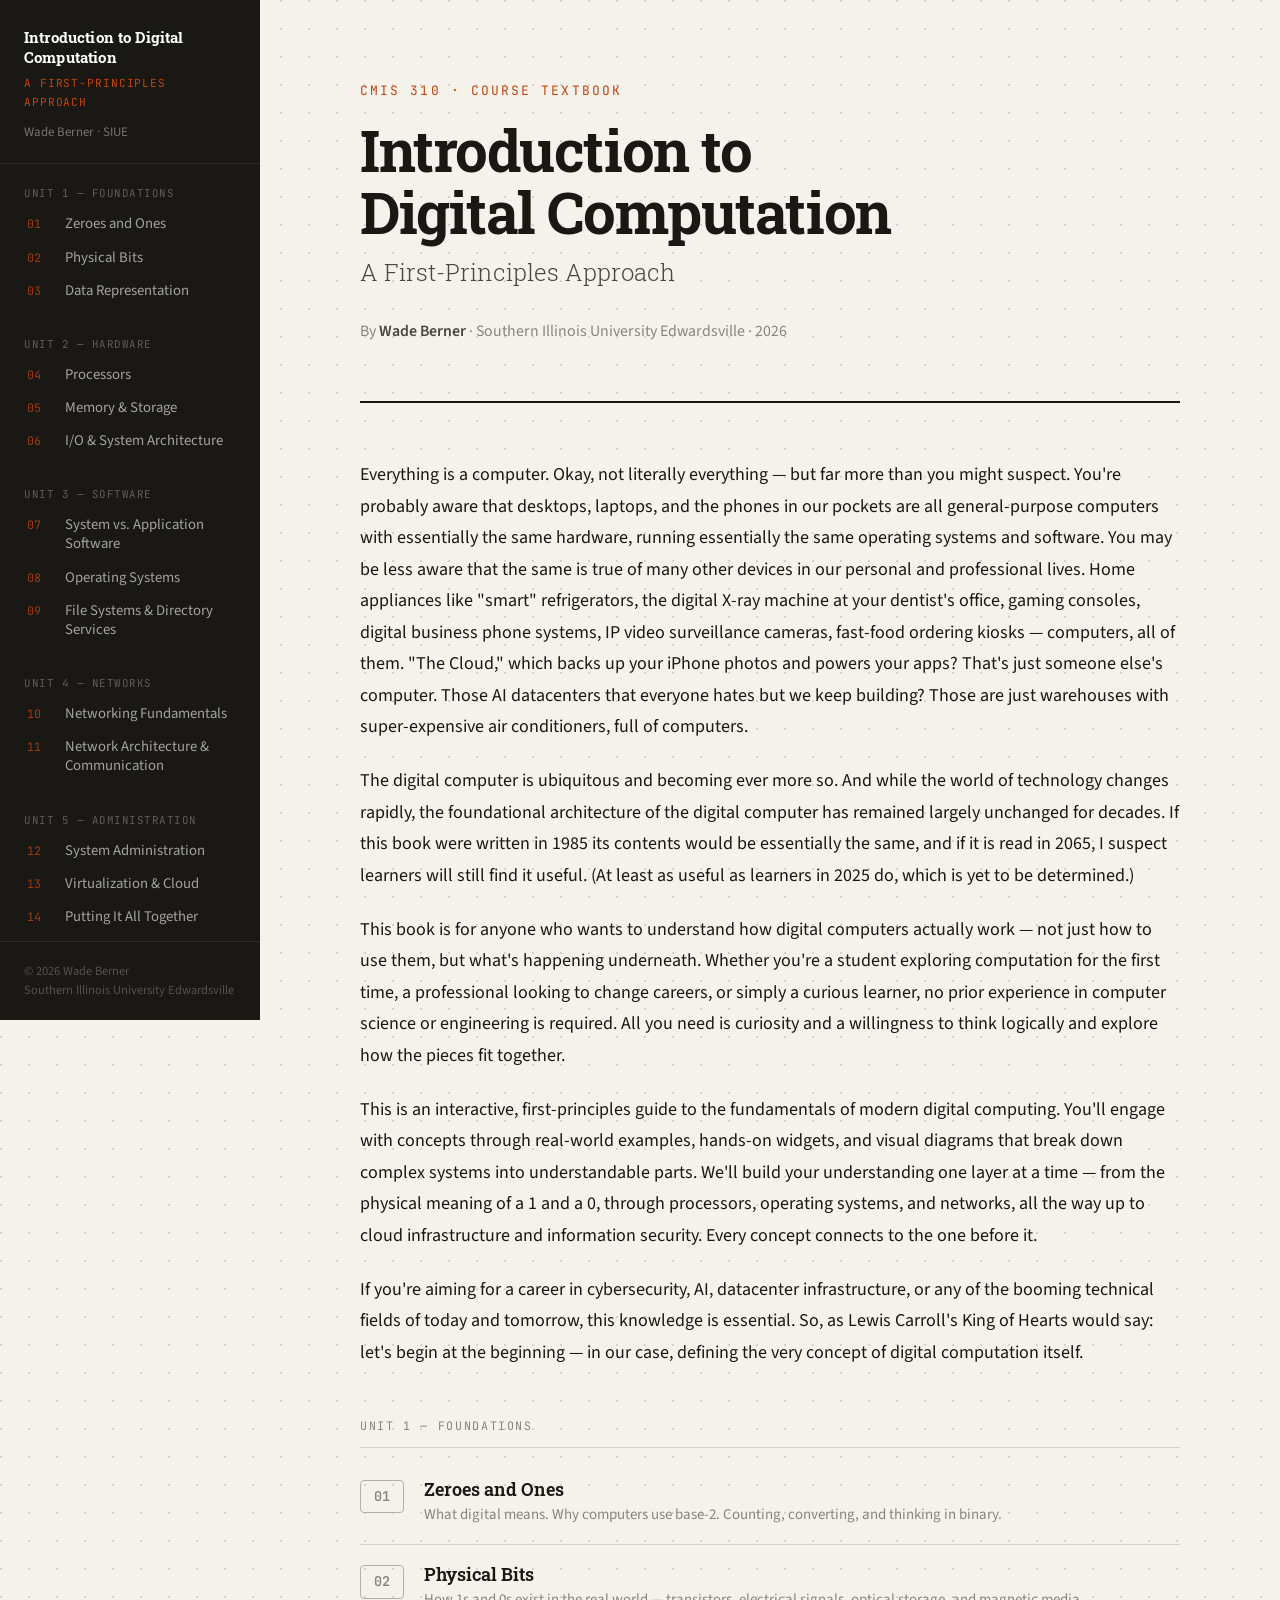
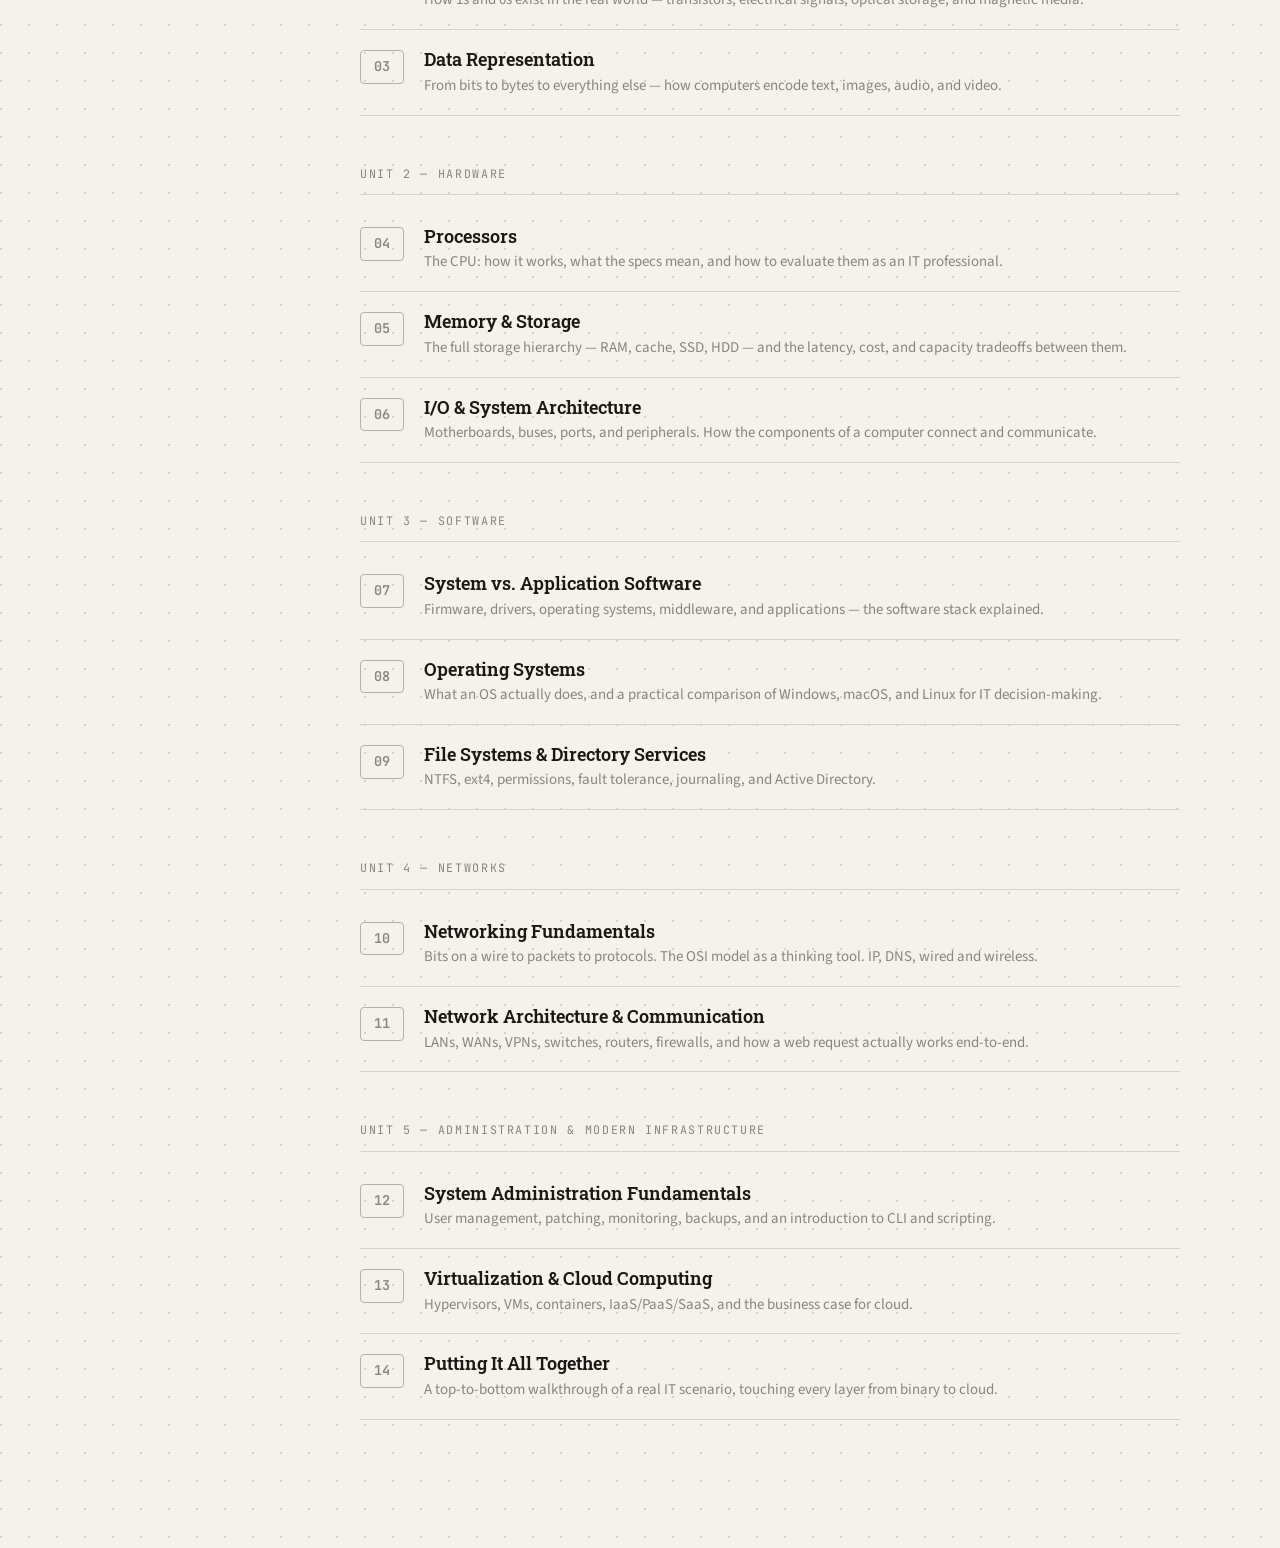
==== index.html @ b7205310 "Add SVG favicon: "01" in burnt orange on dark background Co-Authored-By: Claude Sonnet 4.6 <noreply@" ====
<!DOCTYPE html>
<html lang="en">
<head>
  <meta charset="UTF-8">
  <meta name="viewport" content="width=device-width, initial-scale=1.0">
  <title>Introduction to Digital Computation</title>
  <link rel="icon" href="favicon.svg" type="image/svg+xml">
  <link rel="stylesheet" href="css/main.css">
</head>
<body>

<div class="site-wrapper">

  <!-- ── Sidebar ── -->
  <nav class="sidebar" aria-label="Book navigation">
    <div class="sidebar-logo">
      <a href="index.html" class="book-title">Introduction to Digital Computation</a>
      <div class="book-subtitle">A First-Principles Approach</div>
      <div class="book-author">Wade Berner · SIUE</div>
    </div>

    <div class="nav-unit">
      <div class="nav-unit-label">Unit 1 — Foundations</div>
      <a href="chapters/ch01.html" class="nav-chapter">
        <span class="ch-num">01</span> Zeroes and Ones
      </a>
      <a href="chapters/ch02.html" class="nav-chapter">
        <span class="ch-num">02</span> Physical Bits
      </a>
      <a href="chapters/ch03.html" class="nav-chapter">
        <span class="ch-num">03</span> Data Representation
      </a>
    </div>

    <div class="nav-unit">
      <div class="nav-unit-label">Unit 2 — Hardware</div>
      <a href="chapters/ch04.html" class="nav-chapter">
        <span class="ch-num">04</span> Processors
      </a>
      <a href="chapters/ch05.html" class="nav-chapter">
        <span class="ch-num">05</span> Memory &amp; Storage
      </a>
      <a href="chapters/ch06.html" class="nav-chapter">
        <span class="ch-num">06</span> I/O &amp; System Architecture
      </a>
    </div>

    <div class="nav-unit">
      <div class="nav-unit-label">Unit 3 — Software</div>
      <a href="chapters/ch07.html" class="nav-chapter">
        <span class="ch-num">07</span> System vs. Application Software
      </a>
      <a href="chapters/ch08.html" class="nav-chapter">
        <span class="ch-num">08</span> Operating Systems
      </a>
      <a href="chapters/ch09.html" class="nav-chapter">
        <span class="ch-num">09</span> File Systems &amp; Directory Services
      </a>
    </div>

    <div class="nav-unit">
      <div class="nav-unit-label">Unit 4 — Networks</div>
      <a href="chapters/ch10.html" class="nav-chapter">
        <span class="ch-num">10</span> Networking Fundamentals
      </a>
      <a href="chapters/ch11.html" class="nav-chapter">
        <span class="ch-num">11</span> Network Architecture &amp; Communication
      </a>
    </div>

    <div class="nav-unit">
      <div class="nav-unit-label">Unit 5 — Administration</div>
      <a href="chapters/ch12.html" class="nav-chapter">
        <span class="ch-num">12</span> System Administration
      </a>
      <a href="chapters/ch13.html" class="nav-chapter">
        <span class="ch-num">13</span> Virtualization &amp; Cloud
      </a>
      <a href="chapters/ch14.html" class="nav-chapter">
        <span class="ch-num">14</span> Putting It All Together
      </a>
    </div>

    <div class="sidebar-footer">
      &copy; 2026 Wade Berner<br>
      Southern Illinois University Edwardsville
    </div>
  </nav>

  <!-- ── Main ── -->
  <main class="main-content">

    <div class="index-hero">
      <div class="hero-eyebrow">CMIS 310 · Course Textbook</div>
      <h1>Introduction to<br>Digital Computation</h1>
      <div class="subtitle">A First-Principles Approach</div>
      <div class="author-line">By <strong>Wade Berner</strong> · Southern Illinois University Edwardsville · 2026</div>
    </div>

    <div class="prose" style="margin-bottom: 48px;">
      <p>Everything is a computer. Okay, not literally everything — but far more than you might suspect. You're probably aware that desktops, laptops, and the phones in our pockets are all general-purpose computers with essentially the same hardware, running essentially the same operating systems and software. You may be less aware that the same is true of many other devices in our personal and professional lives. Home appliances like "smart" refrigerators, the digital X-ray machine at your dentist's office, gaming consoles, digital business phone systems, IP video surveillance cameras, fast-food ordering kiosks — computers, all of them. "The Cloud," which backs up your iPhone photos and powers your apps? That's just someone else's computer. Those AI datacenters that everyone hates but we keep building? Those are just warehouses with super-expensive air conditioners, full of computers.</p>

      <p>The digital computer is ubiquitous and becoming ever more so. And while the world of technology changes rapidly, the foundational architecture of the digital computer has remained largely unchanged for decades. If this book were written in 1985 its contents would be essentially the same, and if it is read in 2065, I suspect learners will still find it useful. (At least as useful as learners in 2025 do, which is yet to be determined.)</p>

      <p>This book is for anyone who wants to understand how digital computers actually work — not just how to use them, but what's happening underneath. Whether you're a student exploring computation for the first time, a professional looking to change careers, or simply a curious learner, no prior experience in computer science or engineering is required. All you need is curiosity and a willingness to think logically and explore how the pieces fit together.</p>

      <p>This is an interactive, first-principles guide to the fundamentals of modern digital computing. You'll engage with concepts through real-world examples, hands-on widgets, and visual diagrams that break down complex systems into understandable parts. We'll build your understanding one layer at a time — from the physical meaning of a 1 and a 0, through processors, operating systems, and networks, all the way up to cloud infrastructure and information security. Every concept connects to the one before it.</p>

      <p>If you're aiming for a career in cybersecurity, AI, datacenter infrastructure, or any of the booming technical fields of today and tomorrow, this knowledge is essential. So, as Lewis Carroll's King of Hearts would say: let's begin at the beginning — in our case, defining the very concept of digital computation itself.</p>
    </div>

    <!-- Unit 1 -->
    <div class="unit-section">
      <div class="unit-label">Unit 1 — Foundations</div>

      <a href="chapters/ch01.html" class="chapter-card">
        <div class="card-num">01</div>
        <div class="card-body">
          <div class="card-title">Zeroes and Ones</div>
          <div class="card-desc">What digital means. Why computers use base-2. Counting, converting, and thinking in binary.</div>
        </div>
      </a>

      <a href="chapters/ch02.html" class="chapter-card">
        <div class="card-num">02</div>
        <div class="card-body">
          <div class="card-title">Physical Bits</div>
          <div class="card-desc">How 1s and 0s exist in the real world — transistors, electrical signals, optical storage, and magnetic media.</div>
        </div>
      </a>

      <a href="chapters/ch03.html" class="chapter-card">
        <div class="card-num">03</div>
        <div class="card-body">
          <div class="card-title">Data Representation</div>
          <div class="card-desc">From bits to bytes to everything else — how computers encode text, images, audio, and video.</div>
        </div>
      </a>
    </div>

    <!-- Unit 2 -->
    <div class="unit-section">
      <div class="unit-label">Unit 2 — Hardware</div>

      <a href="chapters/ch04.html" class="chapter-card">
        <div class="card-num">04</div>
        <div class="card-body">
          <div class="card-title">Processors</div>
          <div class="card-desc">The CPU: how it works, what the specs mean, and how to evaluate them as an IT professional.</div>
        </div>
      </a>

      <a href="chapters/ch05.html" class="chapter-card">
        <div class="card-num">05</div>
        <div class="card-body">
          <div class="card-title">Memory &amp; Storage</div>
          <div class="card-desc">The full storage hierarchy — RAM, cache, SSD, HDD — and the latency, cost, and capacity tradeoffs between them.</div>
        </div>
      </a>

      <a href="chapters/ch06.html" class="chapter-card">
        <div class="card-num">06</div>
        <div class="card-body">
          <div class="card-title">I/O &amp; System Architecture</div>
          <div class="card-desc">Motherboards, buses, ports, and peripherals. How the components of a computer connect and communicate.</div>
        </div>
      </a>
    </div>

    <!-- Unit 3 -->
    <div class="unit-section">
      <div class="unit-label">Unit 3 — Software</div>

      <a href="chapters/ch07.html" class="chapter-card">
        <div class="card-num">07</div>
        <div class="card-body">
          <div class="card-title">System vs. Application Software</div>
          <div class="card-desc">Firmware, drivers, operating systems, middleware, and applications — the software stack explained.</div>
        </div>
      </a>

      <a href="chapters/ch08.html" class="chapter-card">
        <div class="card-num">08</div>
        <div class="card-body">
          <div class="card-title">Operating Systems</div>
          <div class="card-desc">What an OS actually does, and a practical comparison of Windows, macOS, and Linux for IT decision-making.</div>
        </div>
      </a>

      <a href="chapters/ch09.html" class="chapter-card">
        <div class="card-num">09</div>
        <div class="card-body">
          <div class="card-title">File Systems &amp; Directory Services</div>
          <div class="card-desc">NTFS, ext4, permissions, fault tolerance, journaling, and Active Directory.</div>
        </div>
      </a>
    </div>

    <!-- Unit 4 -->
    <div class="unit-section">
      <div class="unit-label">Unit 4 — Networks</div>

      <a href="chapters/ch10.html" class="chapter-card">
        <div class="card-num">10</div>
        <div class="card-body">
          <div class="card-title">Networking Fundamentals</div>
          <div class="card-desc">Bits on a wire to packets to protocols. The OSI model as a thinking tool. IP, DNS, wired and wireless.</div>
        </div>
      </a>

      <a href="chapters/ch11.html" class="chapter-card">
        <div class="card-num">11</div>
        <div class="card-body">
          <div class="card-title">Network Architecture &amp; Communication</div>
          <div class="card-desc">LANs, WANs, VPNs, switches, routers, firewalls, and how a web request actually works end-to-end.</div>
        </div>
      </a>
    </div>

    <!-- Unit 5 -->
    <div class="unit-section">
      <div class="unit-label">Unit 5 — Administration &amp; Modern Infrastructure</div>

      <a href="chapters/ch12.html" class="chapter-card">
        <div class="card-num">12</div>
        <div class="card-body">
          <div class="card-title">System Administration Fundamentals</div>
          <div class="card-desc">User management, patching, monitoring, backups, and an introduction to CLI and scripting.</div>
        </div>
      </a>

      <a href="chapters/ch13.html" class="chapter-card">
        <div class="card-num">13</div>
        <div class="card-body">
          <div class="card-title">Virtualization &amp; Cloud Computing</div>
          <div class="card-desc">Hypervisors, VMs, containers, IaaS/PaaS/SaaS, and the business case for cloud.</div>
        </div>
      </a>

      <a href="chapters/ch14.html" class="chapter-card">
        <div class="card-num">14</div>
        <div class="card-body">
          <div class="card-title">Putting It All Together</div>
          <div class="card-desc">A top-to-bottom walkthrough of a real IT scenario, touching every layer from binary to cloud.</div>
        </div>
      </a>
    </div>

  </main>
</div>

<script src="js/main.js"></script>
</body>
</html>
---- css/main.css ----
/* ============================================================
   INTRODUCTION TO DIGITAL COMPUTATION
   Main Stylesheet
   ============================================================ */

@import url('https://fonts.googleapis.com/css2?family=Roboto+Slab:wght@300;400;600;700&family=Source+Sans+3:ital,wght@0,300;0,400;0,600;1,400&family=JetBrains+Mono:wght@400;600&display=swap');

/* ── CSS Variables ──────────────────────────────────────────── */
:root {
  --bg:           #F5F2EB;
  --bg-alt:       #EDE9DF;
  --bg-card:      #FDFAF4;
  --ink:          #1A1814;
  --ink-mid:      #4A4640;
  --ink-light:    #8A857C;
  --accent:       #C1440E;        /* burnt orange — warm, technical */
  --accent-light: #F0E6DF;
  --accent-dark:  #8C3009;
  --green:        #2E6B4F;
  --green-light:  #E0EDE7;
  --blue:         #1D4E7A;
  --blue-light:   #DDE8F2;
  --border:       #D8D2C6;
  --border-dark:  #B8B0A4;

  --font-head:    'Roboto Slab', Georgia, serif;
  --font-body:    'Source Sans 3', 'Gill Sans', sans-serif;
  --font-mono:    'JetBrains Mono', 'Courier New', monospace;

  --col-width:    820px;
  --sidebar-w:    260px;
  --radius:       6px;
  --radius-lg:    12px;
}

/* ── Reset & Base ───────────────────────────────────────────── */
*, *::before, *::after { box-sizing: border-box; margin: 0; padding: 0; }

html { font-size: 18px; scroll-behavior: smooth; }

body {
  background-color: var(--bg);
  background-image:
    radial-gradient(circle at 1px 1px, var(--border) 1px, transparent 0);
  background-size: 28px 28px;
  color: var(--ink);
  font-family: var(--font-body);
  font-weight: 400;
  line-height: 1.75;
  min-height: 100vh;
}

/* ── Layout ─────────────────────────────────────────────────── */
.site-wrapper {
  display: flex;
  min-height: 100vh;
}

/* ── Sidebar ────────────────────────────────────────────────── */
.sidebar {
  width: var(--sidebar-w);
  min-height: 100vh;
  background: var(--ink);
  color: #E8E3DA;
  position: fixed;
  top: 0; left: 0;
  overflow-y: auto;
  z-index: 100;
  display: flex;
  flex-direction: column;
}

.sidebar-logo {
  padding: 28px 24px 20px;
  border-bottom: 1px solid rgba(255,255,255,0.08);
}

.sidebar-logo .book-title {
  font-family: var(--font-head);
  font-size: 0.85rem;
  font-weight: 700;
  color: #fff;
  line-height: 1.3;
  letter-spacing: 0.01em;
  text-decoration: none;
  display: block;
}

.sidebar-logo .book-subtitle {
  font-family: var(--font-mono);
  font-size: 0.62rem;
  color: var(--accent);
  margin-top: 6px;
  letter-spacing: 0.08em;
  text-transform: uppercase;
}

.sidebar-logo .book-author {
  font-size: 0.72rem;
  color: rgba(255,255,255,0.4);
  margin-top: 8px;
}

.nav-unit {
  padding: 20px 0 8px;
}

.nav-unit-label {
  font-family: var(--font-mono);
  font-size: 0.6rem;
  letter-spacing: 0.14em;
  text-transform: uppercase;
  color: rgba(255,255,255,0.3);
  padding: 0 24px;
  margin-bottom: 4px;
}

.nav-chapter {
  display: flex;
  align-items: baseline;
  gap: 10px;
  padding: 7px 24px;
  text-decoration: none;
  color: rgba(255,255,255,0.6);
  font-size: 0.82rem;
  line-height: 1.3;
  transition: all 0.15s ease;
  border-left: 3px solid transparent;
}

.nav-chapter:hover {
  color: #fff;
  background: rgba(255,255,255,0.05);
  border-left-color: rgba(193,68,14,0.5);
}

.nav-chapter.active {
  color: #fff;
  background: rgba(193,68,14,0.15);
  border-left-color: var(--accent);
}

.nav-chapter .ch-num {
  font-family: var(--font-mono);
  font-size: 0.65rem;
  color: var(--accent);
  opacity: 0.8;
  min-width: 28px;
  flex-shrink: 0;
}

.nav-chapter.active .ch-num { opacity: 1; }

.sidebar-footer {
  margin-top: auto;
  padding: 20px 24px;
  border-top: 1px solid rgba(255,255,255,0.08);
  font-size: 0.7rem;
  color: rgba(255,255,255,0.25);
  line-height: 1.5;
}

/* ── Main Content Area ──────────────────────────────────────── */
.main-content {
  margin-left: var(--sidebar-w);
  flex: 1;
  display: flex;
  flex-direction: column;
  align-items: center;
  padding: 0 40px 80px;
}

/* ── Chapter Header ─────────────────────────────────────────── */
.chapter-header {
  width: 100%;
  max-width: var(--col-width);
  padding: 64px 0 48px;
  border-bottom: 2px solid var(--ink);
  margin-bottom: 56px;
  position: relative;
  overflow: hidden;
}

.chapter-eyebrow {
  font-family: var(--font-mono);
  font-size: 0.72rem;
  letter-spacing: 0.14em;
  text-transform: uppercase;
  color: var(--accent);
  margin-bottom: 16px;
}

.chapter-title {
  font-family: var(--font-head);
  font-size: 2.8rem;
  font-weight: 700;
  line-height: 1.1;
  color: var(--ink);
  letter-spacing: -0.02em;
}

.chapter-deco {
  position: absolute;
  right: -10px;
  top: 50%;
  transform: translateY(-50%);
  font-family: var(--font-mono);
  font-size: 4.5rem;
  font-weight: 600;
  color: var(--border);
  letter-spacing: -0.05em;
  line-height: 1;
  pointer-events: none;
  user-select: none;
  z-index: 0;
  opacity: 0.6;
}

.chapter-header > *:not(.chapter-deco) {
  position: relative;
  z-index: 1;
}

.chapter-intro {
  margin-top: 24px;
  font-size: 1.1rem;
  color: var(--ink-mid);
  line-height: 1.7;
  max-width: 600px;
}

/* ── Prose ──────────────────────────────────────────────────── */
.prose {
  width: 100%;
  max-width: var(--col-width);
}

.prose h2 {
  font-family: var(--font-head);
  font-size: 1.55rem;
  font-weight: 700;
  color: var(--ink);
  margin: 56px 0 20px;
  padding-bottom: 10px;
  border-bottom: 1px solid var(--border);
  letter-spacing: -0.01em;
  scroll-margin-top: 24px;
}

.prose h3 {
  font-family: var(--font-head);
  font-size: 1.15rem;
  font-weight: 600;
  color: var(--ink);
  margin: 36px 0 14px;
  scroll-margin-top: 24px;
}

.prose p {
  margin-bottom: 1.25em;
  color: var(--ink);
}

.prose p:last-child { margin-bottom: 0; }

.prose strong {
  font-weight: 600;
  color: var(--ink);
}

.prose em {
  font-style: italic;
}

.prose ul, .prose ol {
  margin: 1em 0 1.25em 1.5em;
}

.prose li {
  margin-bottom: 0.4em;
}

.prose a {
  color: var(--accent);
  text-decoration: underline;
  text-decoration-color: rgba(193,68,14,0.35);
  text-underline-offset: 3px;
  transition: color 0.15s;
}

.prose a:hover { color: var(--accent-dark); }

/* Inline code / mono values */
.prose code, code {
  font-family: var(--font-mono);
  font-size: 0.85em;
  background: var(--bg-alt);
  border: 1px solid var(--border);
  border-radius: 3px;
  padding: 0.1em 0.35em;
  color: var(--accent-dark);
}

/* Binary values get special treatment */
.bin {
  font-family: var(--font-mono);
  font-weight: 600;
  color: var(--accent-dark);
  background: var(--accent-light);
  border: 1px solid rgba(193,68,14,0.2);
  border-radius: 3px;
  padding: 0.05em 0.3em;
  font-size: 0.9em;
}

.dec {
  font-family: var(--font-mono);
  font-weight: 600;
  color: var(--blue);
  background: var(--blue-light);
  border: 1px solid rgba(29,78,122,0.2);
  border-radius: 3px;
  padding: 0.05em 0.3em;
  font-size: 0.9em;
}

.hex {
  font-family: var(--font-mono);
  font-weight: 600;
  color: #1a6b4a;
  background: #e0f2ea;
  border: 1px solid rgba(26,107,74,0.22);
  border-radius: 3px;
  padding: 0.05em 0.3em;
  font-size: 0.9em;
}

.uni {
  font-family: var(--font-mono);
  font-weight: 600;
  color: #5b2d8e;
  background: #ede4f7;
  border: 1px solid rgba(91,45,142,0.22);
  border-radius: 3px;
  padding: 0.05em 0.3em;
  font-size: 0.9em;
}

/* ── Definition Callout ─────────────────────────────────────── */
.definition {
  background: var(--bg-card);
  border: 1px solid var(--border);
  border-left: 4px solid var(--accent);
  border-radius: var(--radius);
  padding: 20px 24px;
  margin: 28px 0;
}

.definition .def-term {
  font-family: var(--font-head);
  font-size: 1rem;
  font-weight: 700;
  color: var(--accent-dark);
  margin-bottom: 6px;
  display: flex;
  align-items: center;
  gap: 8px;
}

.definition .def-term::before {
  content: 'DEF';
  font-family: var(--font-mono);
  font-size: 0.6rem;
  letter-spacing: 0.1em;
  background: var(--accent);
  color: white;
  padding: 2px 6px;
  border-radius: 3px;
}

.definition p {
  margin: 0;
  font-size: 0.95rem;
  color: var(--ink-mid);
}

/* ── Chapter Photo ──────────────────────────────────────────── */
.chapter-photo {
  margin: 36px 0;
  background: var(--bg-card);
  border: 1px solid var(--border);
  border-radius: var(--radius-lg);
  overflow: hidden;
  box-shadow: 0 2px 10px rgba(26,24,20,0.07);
}
.chapter-photo img {
  width: 100%;
  height: auto;
  display: block;
  border-bottom: 1px solid var(--border);
}
.chapter-photo figcaption {
  padding: 12px 18px 14px;
  font-size: 0.8rem;
  color: var(--ink-mid);
  font-family: var(--font-body);
  line-height: 1.55;
}
.chapter-photo .photo-credit {
  display: block;
  margin-top: 5px;
  font-size: 0.73rem;
  color: var(--border-dark);
  font-style: italic;
}
.chapter-photo .photo-credit a {
  color: var(--ink-light);
  text-decoration: underline;
  text-underline-offset: 2px;
}

/* ── Video Embed ────────────────────────────────────────────── */
.video-wrap {
  display: block;
  margin: 28px 0;
  border: 1px solid var(--border-dark);
  border-radius: var(--radius-lg);
  overflow: hidden;
  box-shadow: 0 2px 10px rgba(26,24,20,0.07);
  text-decoration: none;
  transition: box-shadow 0.15s;
}
.video-wrap:hover {
  box-shadow: 0 4px 20px rgba(26,24,20,0.14);
}
.video-header {
  display: flex;
  align-items: center;
  gap: 10px;
  padding: 10px 16px;
  background: var(--ink);
}
.video-label {
  font-family: var(--font-mono);
  font-size: 0.7rem;
  font-weight: 700;
  text-transform: uppercase;
  letter-spacing: 0.06em;
  color: #fff;
  background: var(--accent);
  padding: 1px 7px 2px;
  border-radius: 3px;
  flex-shrink: 0;
}
.video-title {
  font-family: var(--font-body);
  font-size: 0.875rem;
  font-weight: 600;
  color: #F0EDE8;
}
.video-frame {
  position: relative;
  padding-bottom: 56.25%;
  height: 0;
  overflow: hidden;
}
.video-frame iframe {
  position: absolute;
  top: 0;
  left: 0;
  width: 100%;
  height: 100%;
  border: 0;
}
.video-body {
  background: #111;
  display: flex;
  align-items: center;
  justify-content: center;
  padding: 32px 24px;
  gap: 24px;
}
.video-play {
  width: 64px;
  height: 44px;
  background: #FF0000;
  border-radius: 10px;
  display: flex;
  align-items: center;
  justify-content: center;
  flex-shrink: 0;
}
.video-watch {
  font-family: var(--font-head);
  font-size: 1rem;
  font-weight: 600;
  color: white;
  margin-bottom: 6px;
}
.video-url {
  font-family: var(--font-mono);
  font-size: 0.75rem;
  color: rgba(255,255,255,0.45);
}
.video-caption {
  padding: 10px 16px 12px;
  font-size: 0.8rem;
  color: var(--ink-mid);
  font-family: var(--font-body);
  line-height: 1.55;
  background: var(--bg-alt);
  border-top: 1px solid var(--border);
}

/* ── Data Table ─────────────────────────────────────────────── */
.data-table {
  width: 100%;
  border-collapse: separate;
  border-spacing: 0;
  border: 1px solid var(--border);
  border-radius: var(--radius-lg);
  overflow: hidden;
  margin: 24px 0;
  font-family: var(--font-body);
  font-size: 0.875rem;
  box-shadow: 0 2px 8px rgba(26,24,20,0.06);
}
.data-table thead tr { background: var(--ink); }
.data-table thead th {
  padding: 10px 16px;
  text-align: left;
  font-size: 0.71rem;
  font-weight: 700;
  text-transform: uppercase;
  letter-spacing: 0.05em;
  color: #F0EDE8;
  border-right: 1px solid rgba(255,255,255,0.1);
  white-space: nowrap;
}
.data-table thead th:last-child { border-right: none; }
.data-table tbody tr { border-top: 1px solid var(--border); }
.data-table tbody tr:nth-child(odd)  { background: var(--bg-card); }
.data-table tbody tr:nth-child(even) { background: var(--bg-alt); }
.data-table tbody td {
  padding: 9px 16px;
  color: var(--ink-mid);
  border-right: 1px solid var(--border);
  border-top: 1px solid var(--border);
  vertical-align: middle;
  line-height: 1.4;
}
.data-table tbody td:last-child  { border-right: none; }
.data-table tbody td:first-child  { font-weight: 700; color: var(--ink); }

/* ── Note / Aside ───────────────────────────────────────────── */
.note {
  background: var(--blue-light);
  border: 1px solid rgba(29,78,122,0.2);
  border-left: 4px solid var(--blue);
  border-radius: var(--radius);
  padding: 18px 24px;
  margin: 28px 0;
  font-size: 0.92rem;
  color: var(--blue);
}

.note strong { color: var(--blue); }

/* ── Place Value Table ──────────────────────────────────────── */
.place-table {
  border-collapse: collapse;
  margin: 24px auto;
  font-family: var(--font-mono);
}

.place-table td, .place-table th {
  border: 1px solid var(--border-dark);
  padding: 10px 18px;
  text-align: center;
  min-width: 52px;
}

.place-table .row-digit td {
  font-size: 1.2rem;
  font-weight: 600;
  background: var(--bg-card);
  color: var(--ink);
}

.place-table .row-digit td.bit-1 {
  background: var(--accent-light);
  color: var(--accent-dark);
}

.place-table .row-place td {
  font-size: 0.78rem;
  background: var(--bg-alt);
  color: var(--ink-mid);
}

.place-table .row-power td {
  font-size: 0.72rem;
  background: var(--bg-alt);
  color: var(--ink-light);
}

/* ── Widget Card ────────────────────────────────────────────── */
.widget-card {
  background: var(--bg-card);
  border: 1px solid var(--border-dark);
  border-radius: var(--radius-lg);
  padding: 28px 32px;
  margin: 40px 0;
  box-shadow: 0 2px 12px rgba(26,24,20,0.07), 0 1px 3px rgba(26,24,20,0.05);
  position: relative;
}

.widget-card::before {
  content: attr(data-widget-name);
  position: absolute;
  top: -1px; right: 20px;
  background: var(--accent);
  color: white;
  font-family: var(--font-mono);
  font-size: 0.62rem;
  letter-spacing: 0.1em;
  text-transform: uppercase;
  padding: 3px 10px;
  border-radius: 0 0 6px 6px;
}

.widget-title {
  font-family: var(--font-head);
  font-size: 1.05rem;
  font-weight: 700;
  margin-bottom: 6px;
  color: var(--ink);
}

.widget-desc {
  font-size: 0.88rem;
  color: var(--ink-light);
  margin-bottom: 20px;
}

/* ── Binary Converter Widget ────────────────────────────────── */
.converter-grid {
  display: grid;
  grid-template-columns: 1fr auto 1fr;
  gap: 16px;
  align-items: center;
}

.converter-side label {
  display: block;
  font-family: var(--font-mono);
  font-size: 0.68rem;
  letter-spacing: 0.1em;
  text-transform: uppercase;
  color: var(--ink-light);
  margin-bottom: 6px;
}

.converter-side input {
  width: 100%;
  font-family: var(--font-mono);
  font-size: 1.4rem;
  font-weight: 600;
  padding: 12px 16px;
  border: 2px solid var(--border);
  border-radius: var(--radius);
  background: var(--bg);
  color: var(--ink);
  outline: none;
  transition: border-color 0.15s;
}

.converter-side input:focus {
  border-color: var(--accent);
}

.converter-side.binary input { color: var(--accent-dark); }
.converter-side.decimal input { color: var(--blue); }

.converter-arrow {
  font-size: 1.4rem;
  color: var(--border-dark);
  text-align: center;
  margin-top: 22px;
}

.converter-steps {
  margin-top: 20px;
  padding: 16px 18px;
  background: var(--bg-alt);
  border-radius: var(--radius);
  font-family: var(--font-mono);
  font-size: 0.8rem;
  line-height: 1.7;
  color: var(--ink-mid);
  min-height: 48px;
  border: 1px solid var(--border);
}

.converter-steps .step-line { display: block; }
.converter-steps .step-line.highlight { color: var(--accent-dark); font-weight: 600; }

.converter-error {
  color: #c0392b;
  font-size: 0.82rem;
  margin-top: 8px;
  font-family: var(--font-mono);
}

/* ── Quiz / Practice Problems ───────────────────────────────── */
.practice-block {
  background: var(--blue-light);
  border: 1px solid rgba(29,78,122,0.2);
  border-left: 4px solid var(--blue);
  border-radius: var(--radius);
  padding: 24px 28px;
  margin: 40px 0;
}

.practice-block .practice-header {
  display: flex;
  align-items: center;
  gap: 10px;
  margin-bottom: 18px;
}

.practice-block .practice-label {
  font-family: var(--font-mono);
  font-size: 0.65rem;
  letter-spacing: 0.12em;
  text-transform: uppercase;
  background: var(--blue);
  color: white;
  padding: 3px 9px;
  border-radius: 3px;
}

.practice-block .practice-title {
  font-family: var(--font-head);
  font-size: 1rem;
  font-weight: 700;
  color: var(--blue);
}

.quiz-question {
  margin-bottom: 20px;
  padding-bottom: 20px;
  border-bottom: 1px solid rgba(29,78,122,0.15);
}

.quiz-question:last-of-type { border-bottom: none; margin-bottom: 0; }

.quiz-question .q-text {
  font-size: 0.97rem;
  font-weight: 600;
  color: var(--ink);
  margin-bottom: 12px;
}

.quiz-question .q-input-row {
  display: flex;
  gap: 10px;
  align-items: center;
}

.quiz-question input[type="text"] {
  font-family: var(--font-mono);
  font-size: 1rem;
  padding: 8px 14px;
  border: 2px solid rgba(46,107,79,0.3);
  border-radius: var(--radius);
  background: white;
  color: var(--ink);
  outline: none;
  min-width: 160px;
  transition: border-color 0.15s;
}

.quiz-question input[type="text"]:focus {
  border-color: var(--green);
}

.btn {
  font-family: var(--font-mono);
  font-size: 0.78rem;
  font-weight: 600;
  letter-spacing: 0.06em;
  text-transform: uppercase;
  padding: 9px 18px;
  border: none;
  border-radius: var(--radius);
  cursor: pointer;
  transition: all 0.15s;
}

.btn-check {
  background: var(--green);
  color: white;
}

.btn-check:hover { background: #245940; }

.btn-accent {
  background: var(--accent);
  color: white;
}

.btn-accent:hover { background: var(--accent-dark); }

.btn-ghost {
  background: transparent;
  color: var(--ink-mid);
  border: 1px solid var(--border-dark);
}

.btn-ghost:hover { background: var(--bg-alt); }

.q-feedback {
  margin-top: 10px;
  font-size: 0.88rem;
  padding: 8px 14px;
  border-radius: var(--radius);
  font-family: var(--font-mono);
  display: none;
}

.q-feedback.correct {
  display: block;
  background: #d4edda;
  color: #155724;
  border: 1px solid #c3e6cb;
}

.q-feedback.incorrect {
  display: block;
  background: #f8d7da;
  color: #721c24;
  border: 1px solid #f5c6cb;
}

.q-feedback.hint {
  display: block;
  background: var(--blue-light);
  color: var(--blue);
  border: 1px solid rgba(29,78,122,0.2);
}

/* ── Chapter Nav Footer ─────────────────────────────────────── */
.chapter-nav-footer {
  width: 100%;
  max-width: var(--col-width);
  margin-top: 72px;
  padding-top: 32px;
  border-top: 2px solid var(--ink);
  display: flex;
  justify-content: space-between;
  align-items: center;
}

.chapter-nav-footer a {
  display: flex;
  flex-direction: column;
  gap: 4px;
  text-decoration: none;
  color: var(--ink);
  transition: color 0.15s;
}

.chapter-nav-footer a:hover { color: var(--accent); }

.chapter-nav-footer .nav-direction {
  font-family: var(--font-mono);
  font-size: 0.65rem;
  letter-spacing: 0.1em;
  text-transform: uppercase;
  color: var(--ink-light);
}

.chapter-nav-footer .nav-title {
  font-family: var(--font-head);
  font-size: 0.95rem;
  font-weight: 600;
}

.chapter-nav-footer a.next { text-align: right; }

/* ── Index / Landing Page ───────────────────────────────────── */
.index-hero {
  width: 100%;
  max-width: var(--col-width);
  padding: 80px 0 56px;
  border-bottom: 2px solid var(--ink);
  margin-bottom: 56px;
}

.index-hero .hero-eyebrow {
  font-family: var(--font-mono);
  font-size: 0.72rem;
  letter-spacing: 0.16em;
  text-transform: uppercase;
  color: var(--accent);
  margin-bottom: 16px;
}

.index-hero h1 {
  font-family: var(--font-head);
  font-size: 3.2rem;
  font-weight: 700;
  line-height: 1.08;
  letter-spacing: -0.025em;
  color: var(--ink);
  margin-bottom: 8px;
}

.index-hero .subtitle {
  font-family: var(--font-head);
  font-size: 1.35rem;
  font-weight: 300;
  color: var(--ink-mid);
  margin-bottom: 24px;
}

.index-hero .author-line {
  font-size: 0.88rem;
  color: var(--ink-light);
}

.index-hero .author-line strong {
  color: var(--ink-mid);
  font-weight: 600;
}

.unit-section {
  width: 100%;
  max-width: var(--col-width);
  margin-bottom: 48px;
}

.unit-label {
  font-family: var(--font-mono);
  font-size: 0.65rem;
  letter-spacing: 0.14em;
  text-transform: uppercase;
  color: var(--ink-light);
  margin-bottom: 12px;
  padding-bottom: 10px;
  border-bottom: 1px solid var(--border);
}

.chapter-card {
  display: flex;
  gap: 20px;
  align-items: flex-start;
  padding: 18px 0;
  border-bottom: 1px solid var(--border);
  text-decoration: none;
  color: var(--ink);
  transition: all 0.15s;
}

.chapter-card:hover { color: var(--accent); }
.chapter-card:hover .card-num { color: var(--accent); border-color: var(--accent); }

.card-num {
  font-family: var(--font-mono);
  font-size: 0.75rem;
  font-weight: 600;
  color: var(--ink-light);
  border: 1px solid var(--border-dark);
  border-radius: 4px;
  padding: 4px 8px;
  flex-shrink: 0;
  margin-top: 2px;
  transition: all 0.15s;
  min-width: 44px;
  text-align: center;
}

.card-body .card-title {
  font-family: var(--font-head);
  font-size: 1rem;
  font-weight: 600;
  line-height: 1.3;
}

.card-body .card-desc {
  font-size: 0.83rem;
  color: var(--ink-light);
  margin-top: 4px;
  line-height: 1.4;
}

/* ── Responsive ─────────────────────────────────────────────── */
@media (max-width: 900px) {
  :root { --sidebar-w: 0px; }

  .sidebar {
    width: 100%;
    min-height: auto;
    position: relative;
  }

  .site-wrapper { flex-direction: column; }
  .main-content { margin-left: 0; padding: 0 20px 60px; }
  .chapter-deco { display: none; }
  .converter-grid { grid-template-columns: 1fr; }
  .converter-arrow { transform: rotate(90deg); }
}

/* ── Multiple Choice ────────────────────────────────────────── */
.mc-options {
  display: flex;
  flex-direction: column;
  gap: 8px;
  margin-top: 12px;
}

.mc-option {
  display: flex;
  align-items: flex-start;
  gap: 12px;
  padding: 10px 14px;
  background: white;
  border: 2px solid var(--border);
  border-radius: var(--radius);
  cursor: pointer;
  transition: all 0.15s;
  text-align: left;
  font-family: var(--font-body);
  font-size: 0.92rem;
  line-height: 1.45;
  color: var(--ink);
  width: 100%;
}

.mc-option:hover:not(:disabled) {
  border-color: var(--green);
  background: var(--green-light);
}

.mc-option .mc-letter {
  font-family: var(--font-mono);
  font-size: 0.72rem;
  font-weight: 600;
  background: var(--bg-alt);
  border: 1px solid var(--border-dark);
  border-radius: 3px;
  padding: 2px 7px;
  flex-shrink: 0;
  margin-top: 1px;
  transition: all 0.15s;
  color: var(--ink-mid);
}

.mc-option:hover:not(:disabled) .mc-letter {
  background: var(--green);
  border-color: var(--green);
  color: white;
}

.mc-option.correct {
  border-color: var(--green);
  background: var(--green-light);
  cursor: default;
}

.mc-option.correct .mc-letter {
  background: var(--green);
  border-color: var(--green);
  color: white;
}

.mc-option.incorrect {
  border-color: #c0392b;
  background: #fdf0f0;
  cursor: default;
}

.mc-option.incorrect .mc-letter {
  background: #c0392b;
  border-color: #c0392b;
  color: white;
}

.mc-option.revealed {
  border-color: var(--green);
  background: var(--green-light);
  cursor: default;
  opacity: 0.75;
}

.mc-option:disabled {
  cursor: default;
}

.mc-feedback {
  margin-top: 10px;
  font-size: 0.88rem;
  padding: 8px 14px;
  border-radius: var(--radius);
  display: none;
  line-height: 1.5;
}

.mc-feedback.correct {
  display: block;
  background: #d4edda;
  color: #155724;
  border: 1px solid #c3e6cb;
}

.mc-feedback.incorrect {
  display: block;
  background: #f8d7da;
  color: #721c24;
  border: 1px solid #f5c6cb;
}

.mc-feedback.hint {
  display: block;
  background: var(--blue-light);
  color: var(--blue);
  border: 1px solid rgba(29,78,122,0.2);
}

/* ── Comparison Table ───────────────────────────────────────── */
.comparison-table {
  width: 100%;
  border-collapse: collapse;
  margin: 28px 0;
  font-size: 0.88rem;
}

.comparison-table th {
  font-family: var(--font-mono);
  font-size: 0.68rem;
  letter-spacing: 0.08em;
  text-transform: uppercase;
  background: var(--ink);
  color: #fff;
  padding: 10px 14px;
  text-align: left;
  font-weight: 600;
}

.comparison-table td {
  padding: 11px 14px;
  border-bottom: 1px solid var(--border);
  vertical-align: top;
  line-height: 1.45;
  color: var(--ink-mid);
}

.comparison-table td strong {
  color: var(--ink);
}

.comparison-table tr:nth-child(even) td {
  background: var(--bg-alt);
}

.comparison-table tr:last-child td {
  border-bottom: none;
}

/* ── Shell Simulator Widget ─────────────────────────────────── */
.shell-sim {
  background: #1e1e1e;
  border-radius: var(--radius-lg);
  overflow: hidden;
  font-family: var(--font-mono);
  font-size: 0.82rem;
  cursor: text;
  border: 1px solid #3a3a3a;
}

.shell-titlebar {
  background: #2d2d2d;
  padding: 8px 14px;
  display: flex;
  align-items: center;
  gap: 6px;
  border-bottom: 1px solid #3a3a3a;
}

.shell-dot {
  width: 12px;
  height: 12px;
  border-radius: 50%;
  display: inline-block;
  flex-shrink: 0;
}

.shell-title {
  margin-left: 8px;
  color: #888;
  font-size: 0.75rem;
  letter-spacing: 0.02em;
}

.shell-output {
  padding: 14px 18px 8px;
  min-height: 180px;
  max-height: 380px;
  overflow-y: auto;
  color: #d4d4d4;
  line-height: 1.55;
}

.shell-line {
  white-space: pre-wrap;
  word-break: break-all;
  min-height: 1em;
}

.shell-line.shell-echo   { color: #6cb6ff; }
.shell-line.shell-result { color: #d4d4d4; }
.shell-line.shell-info   { color: #666; font-style: italic; }

.shell-input-row {
  display: flex;
  align-items: center;
  padding: 6px 18px 10px;
  border-top: 1px solid #2d2d2d;
}

.shell-ps1 {
  color: #28c840;
  white-space: nowrap;
  flex-shrink: 0;
  user-select: none;
}

.shell-input {
  flex: 1;
  background: transparent;
  border: none;
  outline: none;
  color: #d4d4d4;
  font-family: var(--font-mono);
  font-size: 0.82rem;
  caret-color: #28c840;
  min-width: 0;
}

/* ── Linux Permissions Widget ───────────────────────────────── */
.perm-widget {
  background: var(--bg-card);
  border: 1px solid var(--border);
  border-radius: var(--radius-lg);
  padding: 1.5rem;
}

.perm-grid {
  display: grid;
  grid-template-columns: repeat(3, 1fr);
  gap: 1rem;
  margin-bottom: 1.25rem;
}

.perm-group {
  background: var(--bg-alt);
  border-radius: var(--radius);
  padding: 1rem 0.75rem;
  text-align: center;
}

.perm-group-label {
  font-size: 0.72rem;
  font-weight: 700;
  text-transform: uppercase;
  letter-spacing: 0.06em;
  color: var(--ink-mid);
  margin-bottom: 0.75rem;
}

.perm-toggles {
  display: flex;
  justify-content: center;
  gap: 6px;
  margin-bottom: 0.6rem;
}

.perm-btn {
  width: 36px;
  height: 36px;
  border-radius: 6px;
  border: 2px solid var(--border-dark);
  background: var(--bg-card);
  color: var(--ink-mid);
  font-family: var(--font-mono);
  font-size: 0.9rem;
  font-weight: 700;
  cursor: pointer;
  transition: background 0.1s, border-color 0.1s, color 0.1s;
}

.perm-btn.active {
  background: var(--accent);
  border-color: var(--accent);
  color: #fff;
}

.perm-btn:not(.active):hover {
  border-color: var(--accent);
  color: var(--accent);
}

.perm-octal-val {
  font-family: var(--font-mono);
  font-size: 1.4rem;
  font-weight: 700;
  color: var(--ink);
}

.perm-output {
  background: var(--bg-alt);
  border-radius: var(--radius);
  padding: 1rem 1.25rem;
  margin-bottom: 1rem;
}

.perm-notations {
  display: flex;
  flex-wrap: wrap;
  gap: 1.5rem;
  margin-bottom: 0.75rem;
}

.perm-notation {
  display: flex;
  align-items: center;
  gap: 0.5rem;
}

.perm-label-sm {
  font-size: 0.7rem;
  font-weight: 700;
  text-transform: uppercase;
  letter-spacing: 0.07em;
  color: var(--ink-light);
}

.perm-symbolic,
.perm-octal-code {
  font-family: var(--font-mono);
  font-size: 1.15rem;
  font-weight: 700;
  color: var(--accent);
  background: transparent;
  padding: 0;
}

.perm-desc {
  font-size: 0.88rem;
  color: var(--ink-mid);
  line-height: 1.55;
}

.perm-presets {
  display: flex;
  flex-wrap: wrap;
  gap: 0.5rem;
  align-items: center;
}

.perm-presets-label {
  font-size: 0.72rem;
  font-weight: 700;
  text-transform: uppercase;
  letter-spacing: 0.06em;
  color: var(--ink-light);
}

.perm-preset {
  padding: 0.28rem 0.85rem;
  border-radius: 20px;
  border: 1px solid var(--border-dark);
  background: var(--bg-card);
  color: var(--ink-mid);
  font-size: 0.8rem;
  cursor: pointer;
  transition: border-color 0.1s, color 0.1s;
  font-family: var(--font-body);
}

.perm-preset:hover {
  border-color: var(--accent);
  color: var(--accent);
}

@media (max-width: 560px) {
  .perm-grid { grid-template-columns: 1fr; }
}

/* ── Filesystem Tree Widget ─────────────────────────────────── */
.fst-widget {
  display: grid;
  grid-template-columns: 220px 1fr;
  border: 1px solid var(--border-dark);
  border-radius: var(--radius-lg);
  overflow: hidden;
  min-height: 300px;
}

.fst-tree-panel {
  background: #1e1e1e;
  padding: 10px 0;
  overflow-y: auto;
  max-height: 440px;
  font-family: var(--font-mono);
  font-size: 0.8rem;
  border-right: 1px solid #3a3a3a;
}

.fst-node { display: block; }

.fst-label {
  display: flex;
  align-items: center;
  gap: 7px;
  padding: 4px 14px;
  cursor: pointer;
  user-select: none;
  transition: background 0.1s;
}

.fst-label:hover  { background: #2a2a2a; }
.fst-label.active { background: #1d3d5c; }

.fst-toggle {
  font-size: 0.55rem;
  color: #666;
  width: 10px;
  flex-shrink: 0;
  line-height: 1;
}

.fst-name { color: #6cb6ff; font-size: 0.82rem; }
.fst-label.active .fst-name { color: #fff; }

.fst-detail {
  background: var(--bg-card);
  padding: 22px 24px;
}

.fst-detail-placeholder {
  display: flex;
  align-items: center;
  justify-content: center;
}

.fst-hint {
  color: var(--ink-light);
  font-size: 0.88rem;
  font-style: italic;
}

.fst-detail-path {
  font-family: var(--font-mono);
  font-size: 1.05rem;
  font-weight: 700;
  color: var(--accent);
  margin-bottom: 10px;
}

.fst-detail-desc {
  font-size: 0.88rem;
  line-height: 1.65;
  color: var(--ink);
  margin-bottom: 14px;
}

.fst-detail-section {
  font-size: 0.68rem;
  font-weight: 700;
  text-transform: uppercase;
  letter-spacing: 0.08em;
  color: var(--ink-light);
  margin-bottom: 6px;
}

.fst-detail-examples {
  font-family: var(--font-mono);
  font-size: 0.78rem;
  color: var(--green);
  background: var(--bg-alt);
  padding: 9px 13px;
  border-radius: var(--radius);
  line-height: 1.65;
}

@media (max-width: 580px) {
  .fst-widget { grid-template-columns: 1fr; grid-template-rows: auto auto; }
  .fst-tree-panel { max-height: 200px; border-right: none; border-bottom: 1px solid #3a3a3a; }
}

/* ── Layer Explorer widget ──────────────────────────────────── */
.le-widget { display:grid; grid-template-columns:188px 1fr; border:1px solid var(--border-dark); border-radius:var(--radius-lg); overflow:hidden; min-height:290px; }
.le-stack { background:#1e1e1e; padding:6px 0; }
.le-layer { display:flex; align-items:center; gap:10px; padding:13px 15px; cursor:pointer; border-left:4px solid transparent; }
.le-layer:hover { background:rgba(255,255,255,0.06); }
.le-layer.active { background:rgba(255,255,255,0.09); border-left-color:rgba(255,255,255,0.35); }
.le-num { width:22px; height:22px; border-radius:50%; display:flex; align-items:center; justify-content:center; font-size:10px; font-weight:700; flex-shrink:0; color:#fff; }
.le-layer-name { font-size:0.85rem; font-weight:600; color:#d4d4d4; }
.le-detail { background:var(--bg-card); padding:18px 22px; overflow-y:auto; }
.le-detail-placeholder { display:flex; align-items:center; justify-content:center; color:var(--ink-light); font-style:italic; font-size:0.88rem; }
.le-detail-header { margin-bottom:10px; }
.le-detail-title { font-size:1.05rem; font-weight:700; margin-bottom:5px; }
.le-detail-pdu { display:inline-block; padding:2px 10px; border-radius:12px; font-family:var(--font-mono); font-size:0.72rem; font-weight:600; }
.le-detail-role { font-size:0.88rem; color:var(--ink); line-height:1.6; margin:12px 0 4px; }
.le-detail-section { font-size:0.68rem; font-weight:700; text-transform:uppercase; letter-spacing:0.08em; color:var(--ink-light); margin:12px 0 3px; }
.le-detail-value { font-size:0.86rem; color:var(--ink-mid); line-height:1.5; }
.le-detail-example { font-size:0.84rem; font-style:italic; color:var(--ink-mid); background:var(--bg-alt); border-radius:var(--radius); padding:8px 12px; margin-top:6px; line-height:1.55; }
@media (max-width:540px) { .le-widget { grid-template-columns:1fr; } .le-stack { border-bottom:1px solid #3a3a3a; max-height:200px; overflow-y:auto; } }

/* ── DNS Records widget ─────────────────────────────────────── */
.dr-widget { display:grid; grid-template-columns:188px 1fr; border:1px solid var(--border-dark); border-radius:var(--radius-lg); overflow:hidden; min-height:290px; }
.dr-stack { background:#1e1e1e; padding:6px 0; }
.dr-item { display:flex; align-items:center; gap:10px; padding:11px 15px; cursor:pointer; border-left:4px solid transparent; }
.dr-item:hover { background:rgba(255,255,255,0.06); }
.dr-item.active { background:rgba(255,255,255,0.09); border-left-color:rgba(255,255,255,0.35); }
.dr-badge { min-width:46px; height:22px; border-radius:3px; display:flex; align-items:center; justify-content:center; font-family:var(--font-mono); font-size:0.72rem; font-weight:700; flex-shrink:0; color:#fff; padding:0 5px; }
.dr-name { font-size:0.82rem; font-weight:500; color:#b0b0b0; line-height:1.3; }
.dr-detail { background:var(--bg-card); padding:18px 22px; overflow-y:auto; }
.dr-placeholder { display:flex; align-items:center; justify-content:center; color:var(--ink-light); font-style:italic; font-size:0.88rem; }
.dr-detail-header { display:flex; align-items:baseline; gap:12px; margin-bottom:10px; }
.dr-detail-type { font-family:var(--font-mono); font-size:1.35rem; font-weight:700; line-height:1; }
.dr-detail-full { font-size:0.95rem; font-weight:600; color:var(--ink-mid); }
.dr-detail-purpose { font-size:0.88rem; color:var(--ink); line-height:1.6; margin:10px 0 4px; }
.dr-detail-section { font-size:0.68rem; font-weight:700; text-transform:uppercase; letter-spacing:0.08em; color:var(--ink-light); margin:12px 0 3px; }
.dr-detail-example { font-family:var(--font-mono); font-size:0.82rem; color:#4ec94e; background:#1a1a1a; border-radius:var(--radius); padding:10px 14px; margin-top:4px; line-height:1.6; white-space:pre; overflow-x:auto; }
.dr-detail-notes { font-size:0.85rem; font-style:italic; color:var(--ink-mid); background:var(--bg-alt); border-radius:var(--radius); padding:8px 12px; margin-top:4px; line-height:1.55; }
@media (max-width:540px) { .dr-widget { grid-template-columns:1fr; } .dr-stack { border-bottom:1px solid #3a3a3a; max-height:200px; overflow-y:auto; } }

/* ── Crypto Explorer widget ─────────────────────────────────── */
.cx-widget { display:flex; flex-direction:column; gap:20px; }
.cx-section { border:1px solid var(--border-dark); border-radius:var(--radius-lg); overflow:hidden; }
.cx-section-hd { background:#1e1e1e; padding:10px 18px; font-family:var(--font-mono); font-size:0.78rem; font-weight:700; color:#d4d4d4; letter-spacing:0.06em; text-transform:uppercase; }
.cx-section-bd { padding:18px 22px; background:var(--bg-card); }
.cx-row { display:flex; flex-direction:column; gap:5px; margin-bottom:12px; }
.cx-row label { font-size:0.72rem; font-weight:700; text-transform:uppercase; letter-spacing:0.07em; color:var(--ink-light); }
.cx-row input, .cx-row textarea { font-family:var(--font-body); font-size:0.88rem; padding:8px 12px; border:1px solid var(--border-dark); border-radius:var(--radius); background:var(--bg-alt); color:var(--ink); width:100%; box-sizing:border-box; }
.cx-row textarea { min-height:72px; resize:vertical; }
.cx-row input:focus, .cx-row textarea:focus { outline:2px solid var(--accent); outline-offset:1px; }
.cx-hash-output { font-family:var(--font-mono); font-size:0.82rem; padding:10px 14px; background:#0f1a0f; border-radius:var(--radius); margin-bottom:6px; min-height:38px; word-break:break-all; }
.cx-hash-value { color:#4ec94e; }
.cx-hash-placeholder { color:#555; font-style:italic; }
.cx-hash-meta { font-size:0.72rem; color:var(--ink-light); margin-bottom:16px; }
.cx-avalanche { margin-top:4px; }
.cx-av-label { font-size:0.72rem; font-weight:700; text-transform:uppercase; letter-spacing:0.07em; color:var(--ink-light); margin-bottom:8px; }
.cx-av-grid { display:grid; grid-template-columns:1fr 1fr; gap:10px; }
.cx-av-item { background:var(--bg-alt); border-radius:var(--radius); padding:10px 12px; }
.cx-av-input { font-size:0.85rem; font-weight:600; color:var(--ink); margin-bottom:6px; }
.cx-av-hash { font-family:var(--font-mono); font-size:0.7rem; color:#4ec94e; word-break:break-all; line-height:1.5; }
.cx-enc-grid { display:grid; grid-template-columns:1fr 1fr; gap:20px; }
.cx-btn { display:inline-flex; align-items:center; justify-content:center; padding:8px 18px; background:var(--accent); color:#fff; border:none; border-radius:var(--radius); font-family:var(--font-body); font-size:0.88rem; font-weight:600; cursor:pointer; margin-bottom:10px; }
.cx-btn:hover { background:#a83a0c; }
.cx-cipher-out, .cx-plain-out { font-family:var(--font-mono); font-size:0.72rem; padding:10px 12px; background:#0f1a0f; border-radius:var(--radius); word-break:break-all; min-height:44px; line-height:1.6; color:#4ec94e; margin-bottom:6px; }
.cx-plain-out { background:var(--bg-alt); color:var(--ink); }
.cx-enc-note { font-size:0.75rem; color:var(--ink-light); font-style:italic; line-height:1.5; }
.cx-error { color:#c14040; font-size:0.82rem; }
@media (max-width:600px) { .cx-enc-grid { grid-template-columns:1fr; } .cx-av-grid { grid-template-columns:1fr; } }

/* ── Cloud Responsibility widget ────────────────────────────── */
.cr-widget { }
.cr-tabs { display:flex; gap:8px; margin-bottom:16px; flex-wrap:wrap; }
.cr-tab { padding:7px 22px; border-radius:var(--radius); border:1.5px solid var(--border-dark); background:var(--bg-card); font-size:0.88rem; font-weight:600; font-family:var(--font-body); cursor:pointer; color:var(--ink-mid); transition:border-color 0.15s,color 0.15s,background 0.15s; }
.cr-tab:hover { border-color:var(--accent); color:var(--accent); }
.cr-tab.active { background:var(--accent); border-color:var(--accent); color:#fff; }
.cr-stack { display:flex; flex-direction:column; gap:5px; margin-bottom:14px; }
.cr-layer { display:flex; align-items:center; justify-content:space-between; padding:11px 16px; border-radius:var(--radius); cursor:pointer; transition:background 0.25s; user-select:none; border:1.5px solid transparent; }
.cr-layer[data-owner="provider"] { background:#1A2F5E; }
.cr-layer[data-owner="customer"] { background:var(--bg-alt); border-color:var(--border-dark); }
.cr-layer.selected { outline:2px solid var(--accent); outline-offset:2px; }
.cr-layer-label { font-weight:600; font-size:0.88rem; }
.cr-layer[data-owner="provider"] .cr-layer-label { color:#fff; }
.cr-layer[data-owner="customer"] .cr-layer-label { color:var(--ink); }
.cr-badge { font-size:0.68rem; font-weight:700; padding:2px 10px; border-radius:10px; white-space:nowrap; }
.cr-layer[data-owner="provider"] .cr-badge { background:rgba(255,255,255,0.15); color:#fff; }
.cr-layer[data-owner="customer"] .cr-badge { background:var(--accent); color:#fff; }
.cr-detail { background:var(--bg-card); border:1px solid var(--border); border-radius:var(--radius-lg); padding:16px 20px; }
.cr-placeholder { color:var(--ink-light); font-style:italic; font-size:0.88rem; display:flex; align-items:center; justify-content:center; min-height:64px; }
.cr-detail-layer { font-size:1rem; font-weight:700; color:var(--ink); margin-bottom:4px; }
.cr-detail-desc { font-size:0.86rem; color:var(--ink-mid); line-height:1.6; margin-bottom:10px; }
.cr-detail-owner-label { font-size:0.68rem; font-weight:700; text-transform:uppercase; letter-spacing:0.08em; color:var(--ink-light); margin-bottom:4px; }
.cr-detail-note { font-size:0.86rem; color:var(--ink); line-height:1.6; background:var(--bg-alt); border-radius:var(--radius); padding:10px 14px; }
.cr-legend { display:flex; gap:18px; margin-top:12px; flex-wrap:wrap; }
.cr-legend-item { display:flex; align-items:center; gap:7px; font-size:0.78rem; color:var(--ink-mid); }
.cr-legend-swatch { width:14px; height:14px; border-radius:3px; flex-shrink:0; }

/* ── Network Topology widget ────────────────────────────────── */
.nt-widget { display:flex; flex-direction:column; gap:16px; }
.nt-diagram { display:flex; justify-content:center; }
.nt-node { cursor:pointer; }
.nt-node:hover .nd-bg { opacity:0.85; }
.nt-detail { background:var(--bg-card); border:1px solid var(--border); border-radius:var(--radius-lg); padding:18px 22px; }
.nt-placeholder { display:flex; align-items:center; justify-content:center; color:var(--ink-light); font-style:italic; font-size:0.88rem; min-height:80px; }
.nt-detail-header { display:flex; align-items:baseline; gap:12px; margin-bottom:10px; flex-wrap:wrap; }
.nt-detail-title { font-size:1.05rem; font-weight:700; }
.nt-detail-role { font-size:0.88rem; color:var(--ink); line-height:1.6; margin-bottom:4px; }
.nt-detail-section { font-size:0.68rem; font-weight:700; text-transform:uppercase; letter-spacing:0.08em; color:var(--ink-light); margin:12px 0 3px; }
.nt-detail-value { font-size:0.86rem; color:var(--ink-mid); line-height:1.5; }
.nt-detail-examples { font-size:0.84rem; font-style:italic; color:var(--ink-mid); background:var(--bg-alt); border-radius:var(--radius); padding:8px 12px; margin-top:6px; line-height:1.55; }

/* ── Journey Map widget ─────────────────────────────────────── */
.jm-widget { display:flex; flex-direction:column; gap:16px; }
.jm-flow { display:flex; align-items:center; overflow-x:auto; padding-bottom:6px; }
.jm-node { display:flex; flex-direction:column; align-items:center; cursor:pointer; flex-shrink:0; }
.jm-node-box { width:62px; height:52px; border-radius:var(--radius); border:2px solid var(--border-dark); background:var(--bg-card); display:flex; flex-direction:column; align-items:center; justify-content:center; gap:3px; transition:border-color 0.15s,background 0.15s; padding:4px; box-sizing:border-box; }
.jm-node-abbr { font-family:var(--font-mono); font-size:0.78rem; font-weight:700; color:var(--ink-mid); line-height:1; }
.jm-node-label { font-size:0.58rem; font-weight:600; text-transform:uppercase; letter-spacing:0.04em; color:var(--ink-light); text-align:center; line-height:1.2; }
.jm-node:hover .jm-node-box { border-color:var(--accent); background:rgba(193,68,14,0.06); }
.jm-node.active .jm-node-box { border-color:var(--accent); background:rgba(193,68,14,0.1); }
.jm-node.active .jm-node-abbr { color:var(--accent); }
.jm-arrow { color:var(--ink-light); font-size:0.9rem; padding:0 5px; flex-shrink:0; user-select:none; line-height:52px; }
.jm-detail { background:var(--bg-card); border:1px solid var(--border); border-radius:var(--radius-lg); padding:18px 22px; min-height:88px; }
.jm-placeholder { color:var(--ink-light); font-style:italic; font-size:0.88rem; display:flex; align-items:center; justify-content:center; min-height:52px; }
.jm-detail-title { font-size:1rem; font-weight:700; color:var(--ink); margin-bottom:8px; }
.jm-detail-chapters { display:flex; gap:6px; flex-wrap:wrap; margin-bottom:10px; }
.jm-detail-ch { font-family:var(--font-mono); font-size:0.72rem; font-weight:700; padding:2px 10px; border-radius:10px; background:var(--accent); color:#fff; }
.jm-detail-desc { font-size:0.88rem; color:var(--ink); line-height:1.65; }

/* ── Utility ────────────────────────────────────────────────── */
.mt-0 { margin-top: 0; }
.text-center { text-align: center; }
.visually-hidden { position: absolute; width: 1px; height: 1px; overflow: hidden; clip: rect(0,0,0,0); }
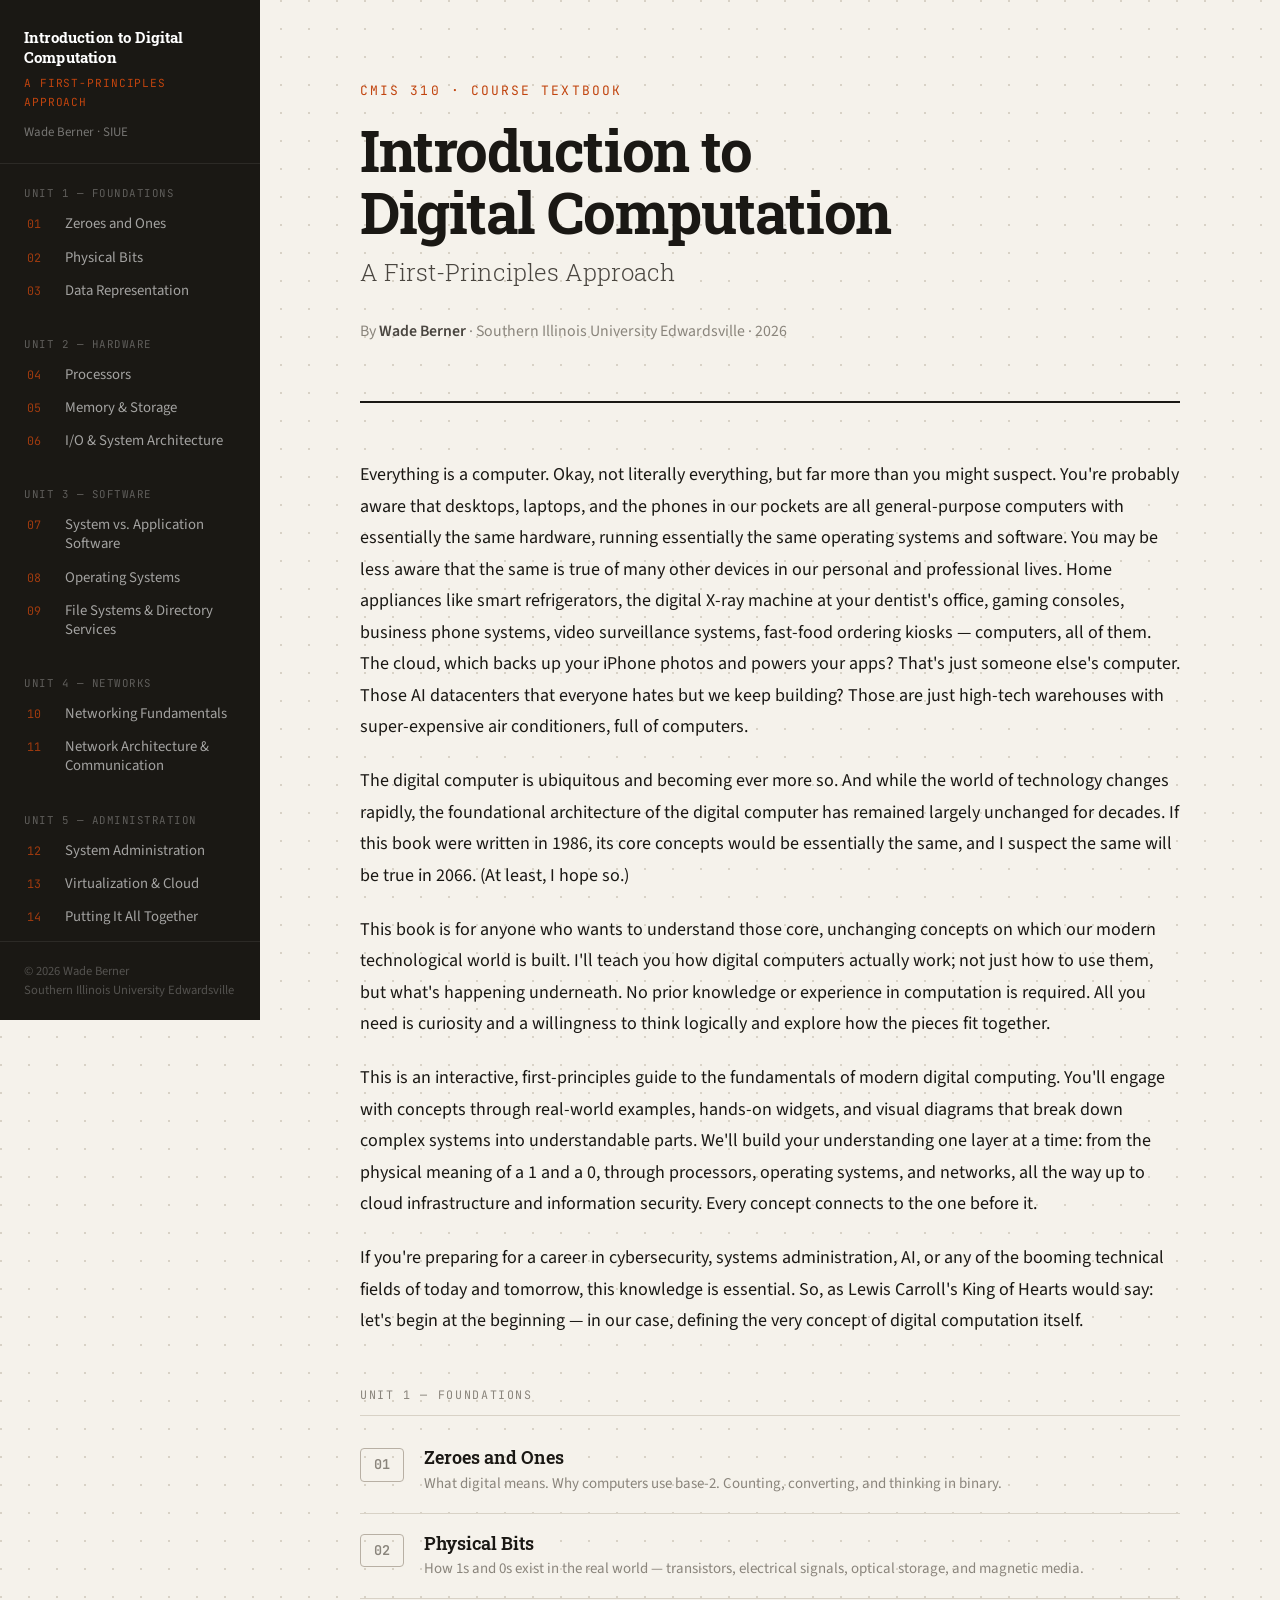
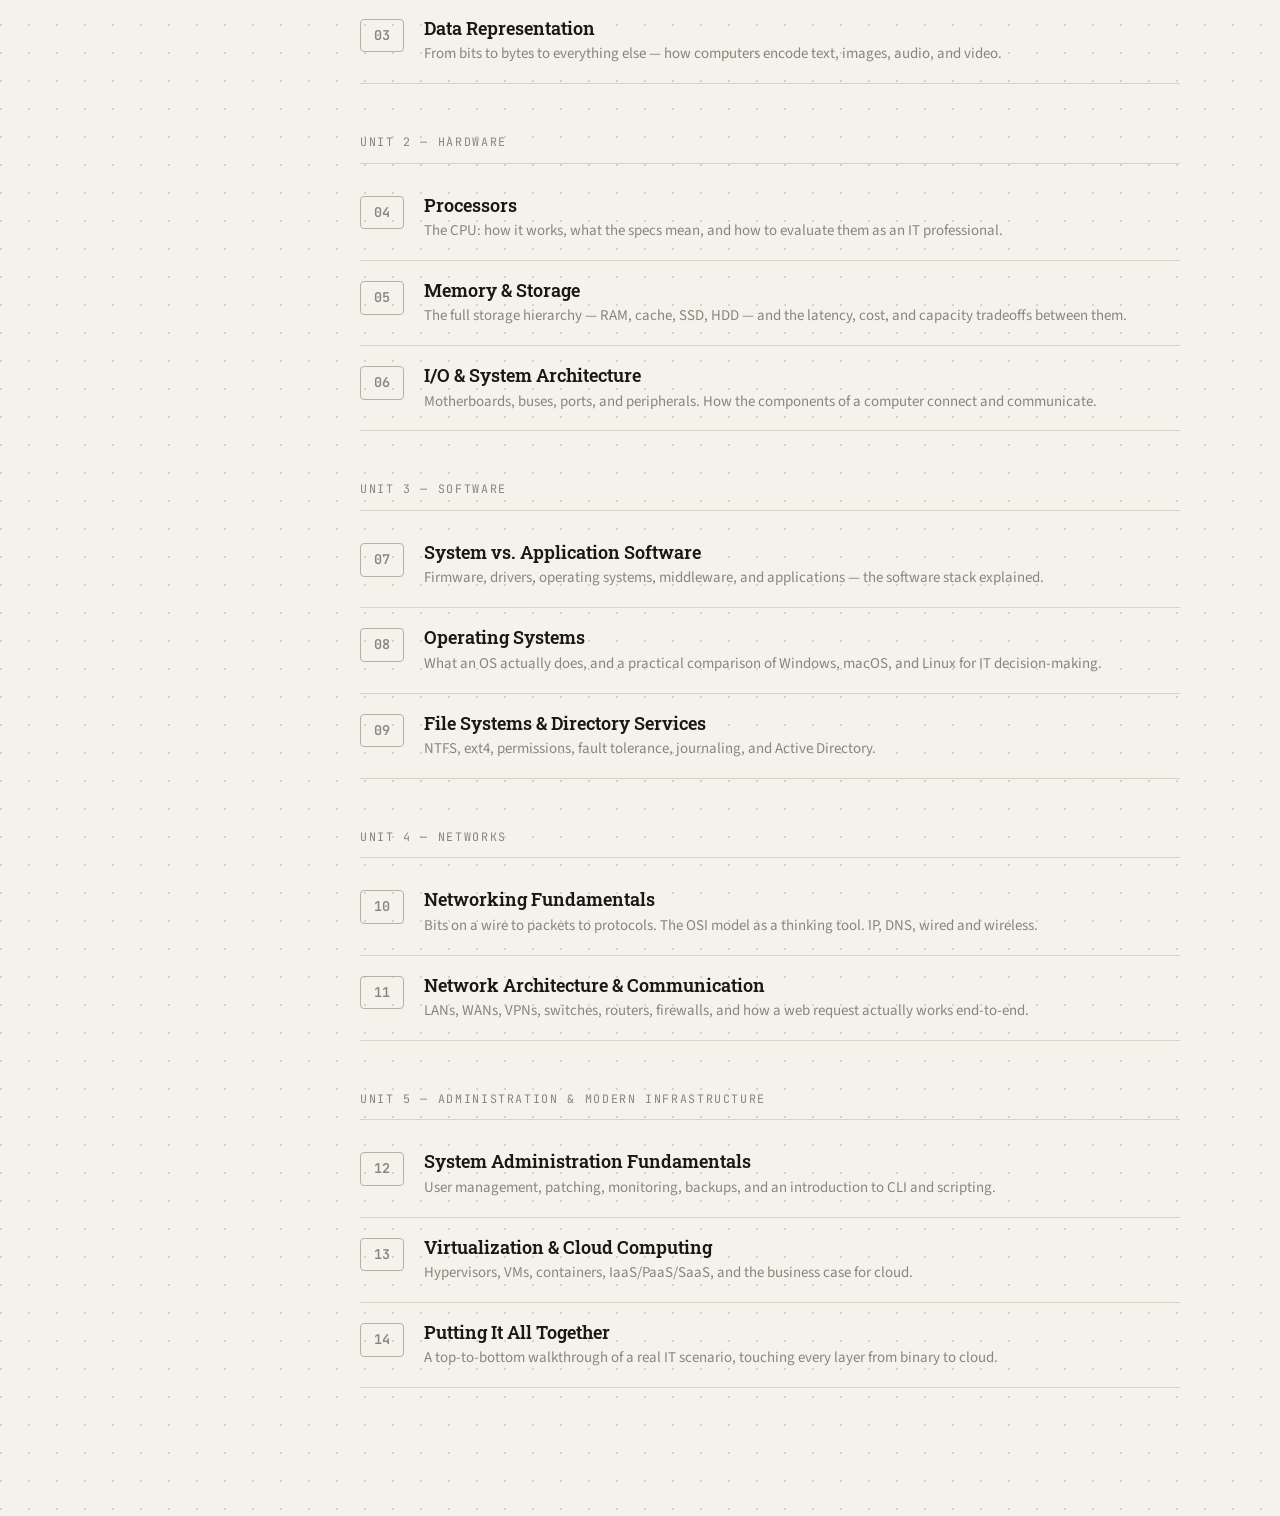
==== commit c238024a: "index: apply revised intro with author's tweaks Co-Authored-By: Claude Sonnet 4.6 <noreply@anthropic" ====
--- a/index.html
+++ b/index.html
@@ -98,15 +98,15 @@
     </div>
 
     <div class="prose" style="margin-bottom: 48px;">
-      <p>Everything is a computer. Okay, not literally everything — but far more than you might suspect. You're probably aware that desktops, laptops, and the phones in our pockets are all general-purpose computers with essentially the same hardware, running essentially the same operating systems and software. You may be less aware that the same is true of many other devices in our personal and professional lives. Home appliances like "smart" refrigerators, the digital X-ray machine at your dentist's office, gaming consoles, digital business phone systems, IP video surveillance cameras, fast-food ordering kiosks — computers, all of them. "The Cloud," which backs up your iPhone photos and powers your apps? That's just someone else's computer. Those AI datacenters that everyone hates but we keep building? Those are just warehouses with super-expensive air conditioners, full of computers.</p>
-
-      <p>The digital computer is ubiquitous and becoming ever more so. And while the world of technology changes rapidly, the foundational architecture of the digital computer has remained largely unchanged for decades. If this book were written in 1985 its contents would be essentially the same, and if it is read in 2065, I suspect learners will still find it useful. (At least as useful as learners in 2025 do, which is yet to be determined.)</p>
-
-      <p>This book is for anyone who wants to understand how digital computers actually work — not just how to use them, but what's happening underneath. Whether you're a student exploring computation for the first time, a professional looking to change careers, or simply a curious learner, no prior experience in computer science or engineering is required. All you need is curiosity and a willingness to think logically and explore how the pieces fit together.</p>
-
-      <p>This is an interactive, first-principles guide to the fundamentals of modern digital computing. You'll engage with concepts through real-world examples, hands-on widgets, and visual diagrams that break down complex systems into understandable parts. We'll build your understanding one layer at a time — from the physical meaning of a 1 and a 0, through processors, operating systems, and networks, all the way up to cloud infrastructure and information security. Every concept connects to the one before it.</p>
-
-      <p>If you're aiming for a career in cybersecurity, AI, datacenter infrastructure, or any of the booming technical fields of today and tomorrow, this knowledge is essential. So, as Lewis Carroll's King of Hearts would say: let's begin at the beginning — in our case, defining the very concept of digital computation itself.</p>
+      <p>Everything is a computer. Okay, not literally everything, but far more than you might suspect. You're probably aware that desktops, laptops, and the phones in our pockets are all general-purpose computers with essentially the same hardware, running essentially the same operating systems and software. You may be less aware that the same is true of many other devices in our personal and professional lives. Home appliances like smart refrigerators, the digital X-ray machine at your dentist's office, gaming consoles, business phone systems, video surveillance systems, fast-food ordering kiosks — computers, all of them. The cloud, which backs up your iPhone photos and powers your apps? That's just someone else's computer. Those AI datacenters that everyone hates but we keep building? Those are just high-tech warehouses with super-expensive air conditioners, full of computers.</p>
+
+      <p>The digital computer is ubiquitous and becoming ever more so. And while the world of technology changes rapidly, the foundational architecture of the digital computer has remained largely unchanged for decades. If this book were written in 1986, its core concepts would be essentially the same, and I suspect the same will be true in 2066. (At least, I hope so.)</p>
+
+      <p>This book is for anyone who wants to understand those core, unchanging concepts on which our modern technological world is built. I'll teach you how digital computers actually work; not just how to use them, but what's happening underneath. No prior knowledge or experience in computation is required. All you need is curiosity and a willingness to think logically and explore how the pieces fit together.</p>
+
+      <p>This is an interactive, first-principles guide to the fundamentals of modern digital computing. You'll engage with concepts through real-world examples, hands-on widgets, and visual diagrams that break down complex systems into understandable parts. We'll build your understanding one layer at a time: from the physical meaning of a 1 and a 0, through processors, operating systems, and networks, all the way up to cloud infrastructure and information security. Every concept connects to the one before it.</p>
+
+      <p>If you're preparing for a career in cybersecurity, systems administration, AI, or any of the booming technical fields of today and tomorrow, this knowledge is essential. So, as Lewis Carroll's King of Hearts would say: let's begin at the beginning — in our case, defining the very concept of digital computation itself.</p>
     </div>
 
     <!-- Unit 1 -->
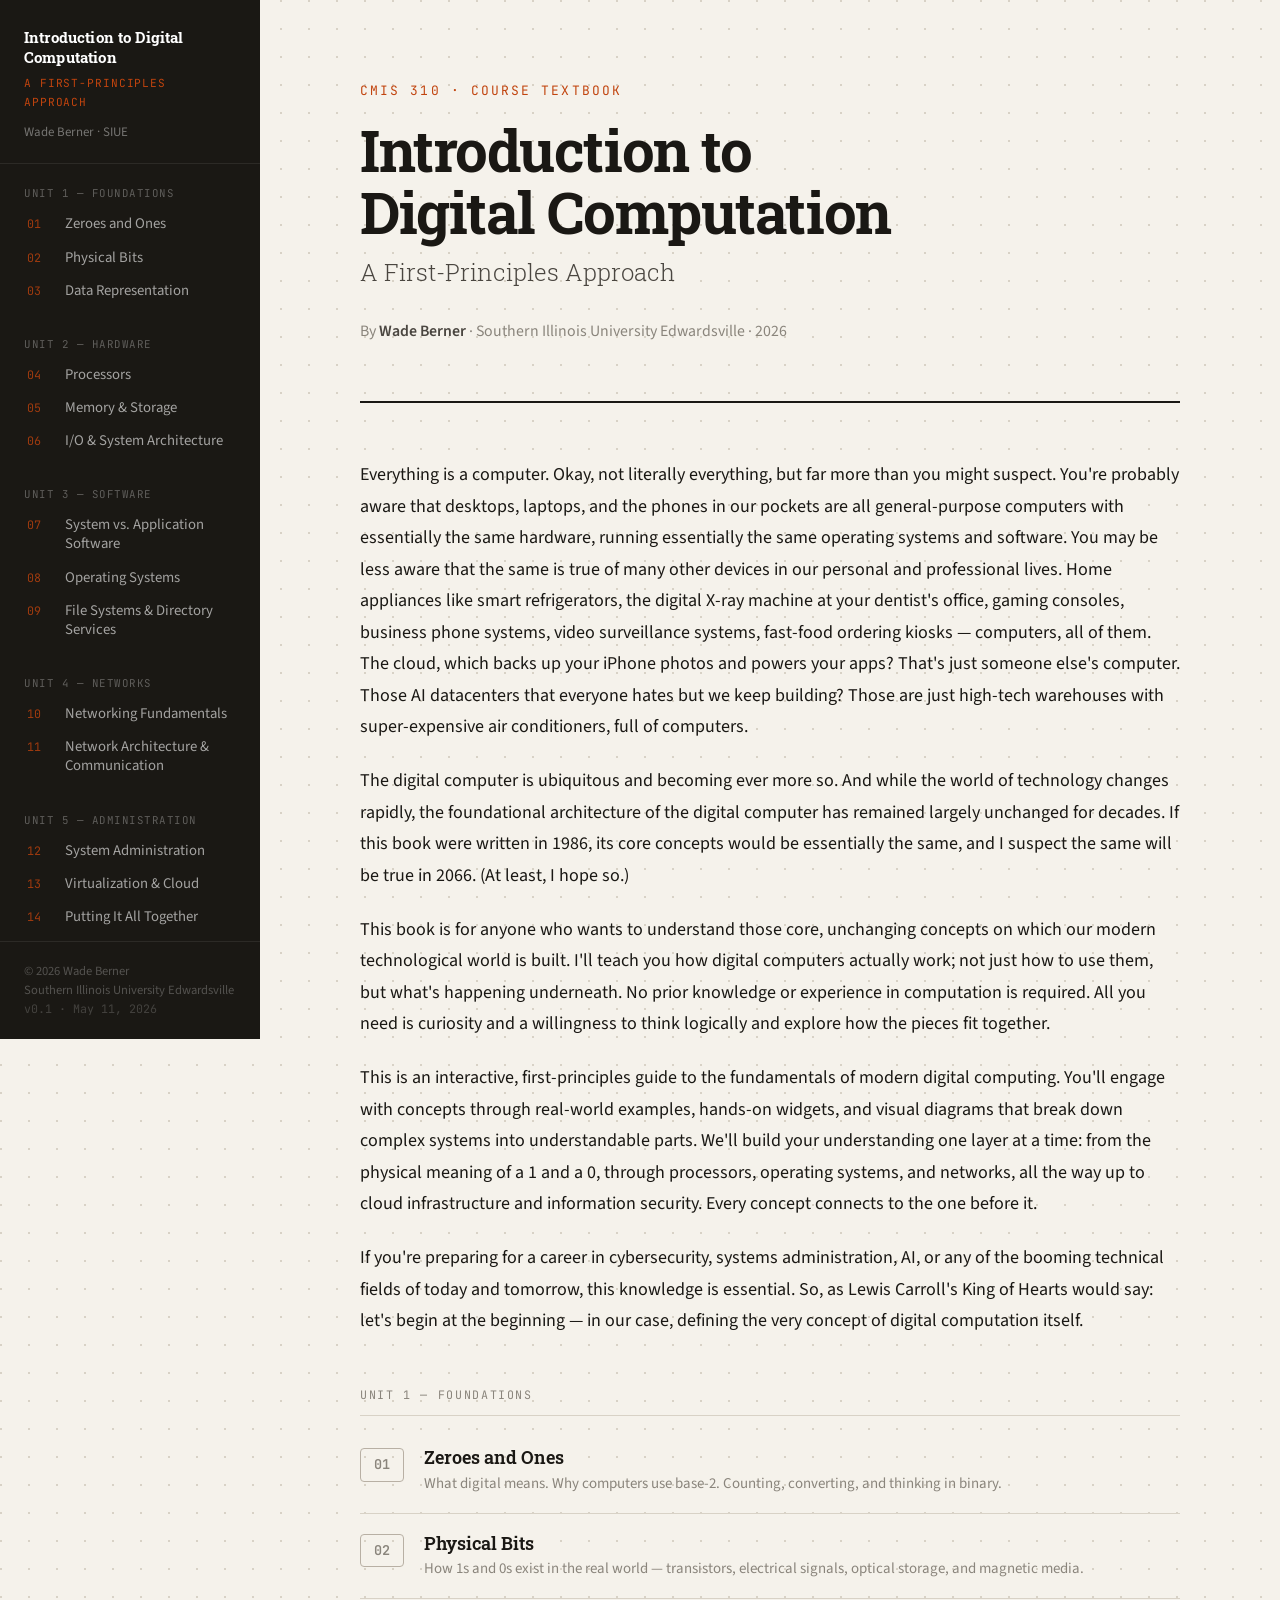
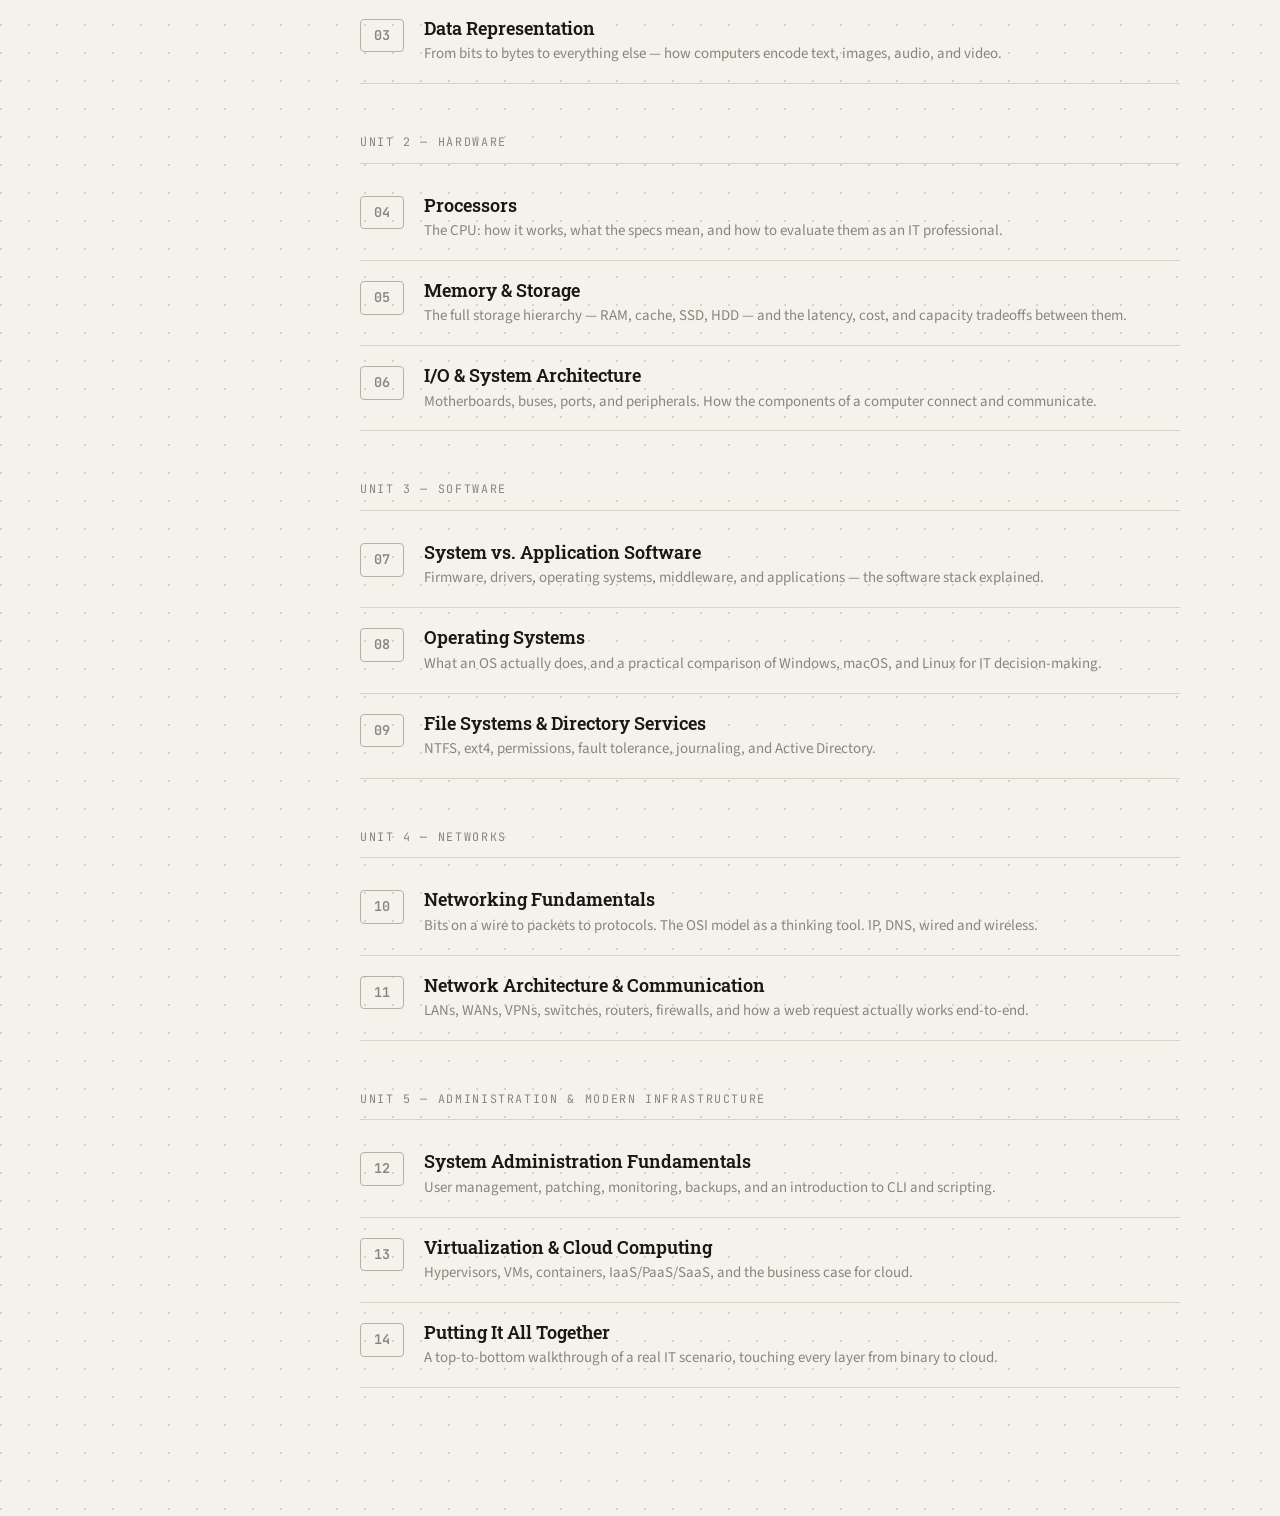
==== commit 0971a0b4: "Add version number and date to sidebar footer (v0.1 · May 11, 2026) Co-Authored-By: Claude Sonnet 4." ====
--- a/index.html
+++ b/index.html
@@ -83,7 +83,8 @@
 
     <div class="sidebar-footer">
       &copy; 2026 Wade Berner<br>
-      Southern Illinois University Edwardsville
+      Southern Illinois University Edwardsville<br>
+      <span class="sidebar-version">v0.1 &middot; May 11, 2026</span>
     </div>
   </nav>
 
--- a/css/main.css
+++ b/css/main.css
@@ -158,6 +158,11 @@
   font-size: 0.7rem;
   color: rgba(255,255,255,0.25);
   line-height: 1.5;
+}
+.sidebar-version {
+  font-family: var(--font-mono);
+  font-size: 0.65rem;
+  color: rgba(255,255,255,0.18);
 }
 
 /* ── Main Content Area ──────────────────────────────────────── */
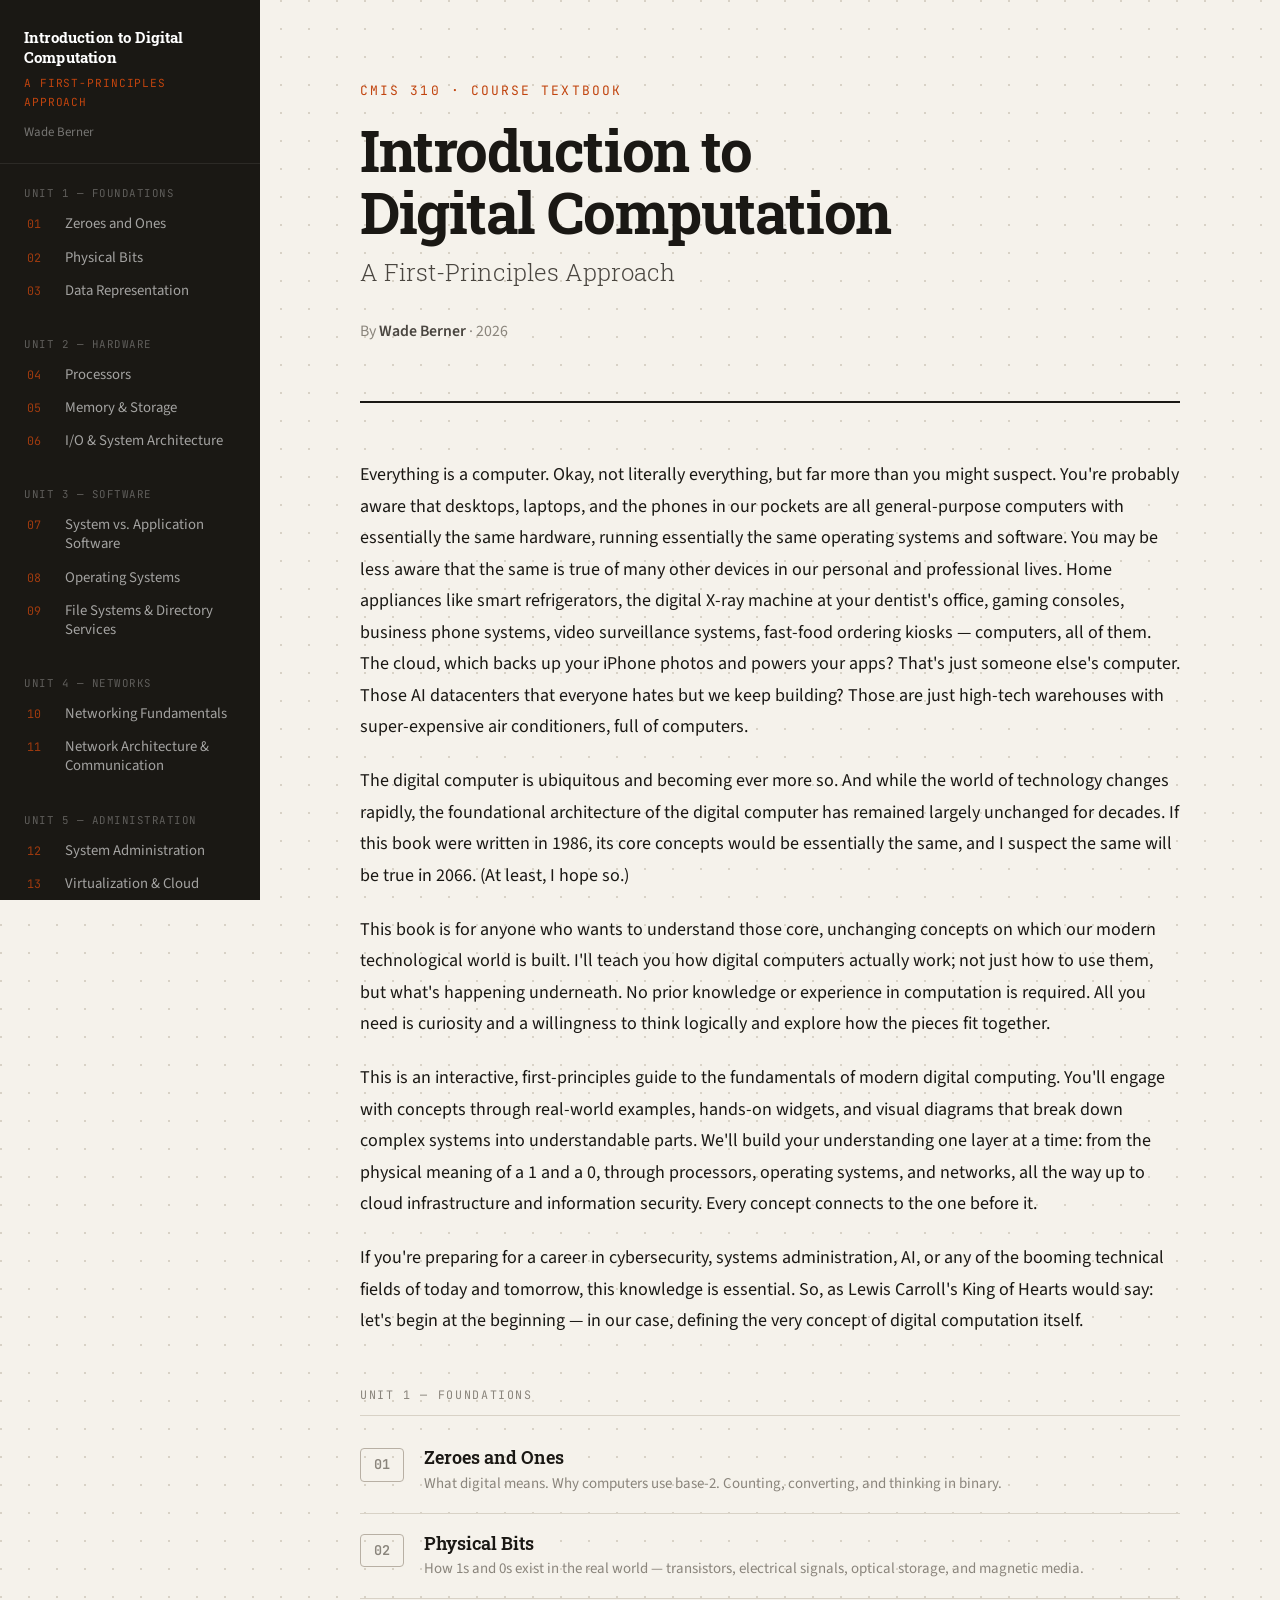
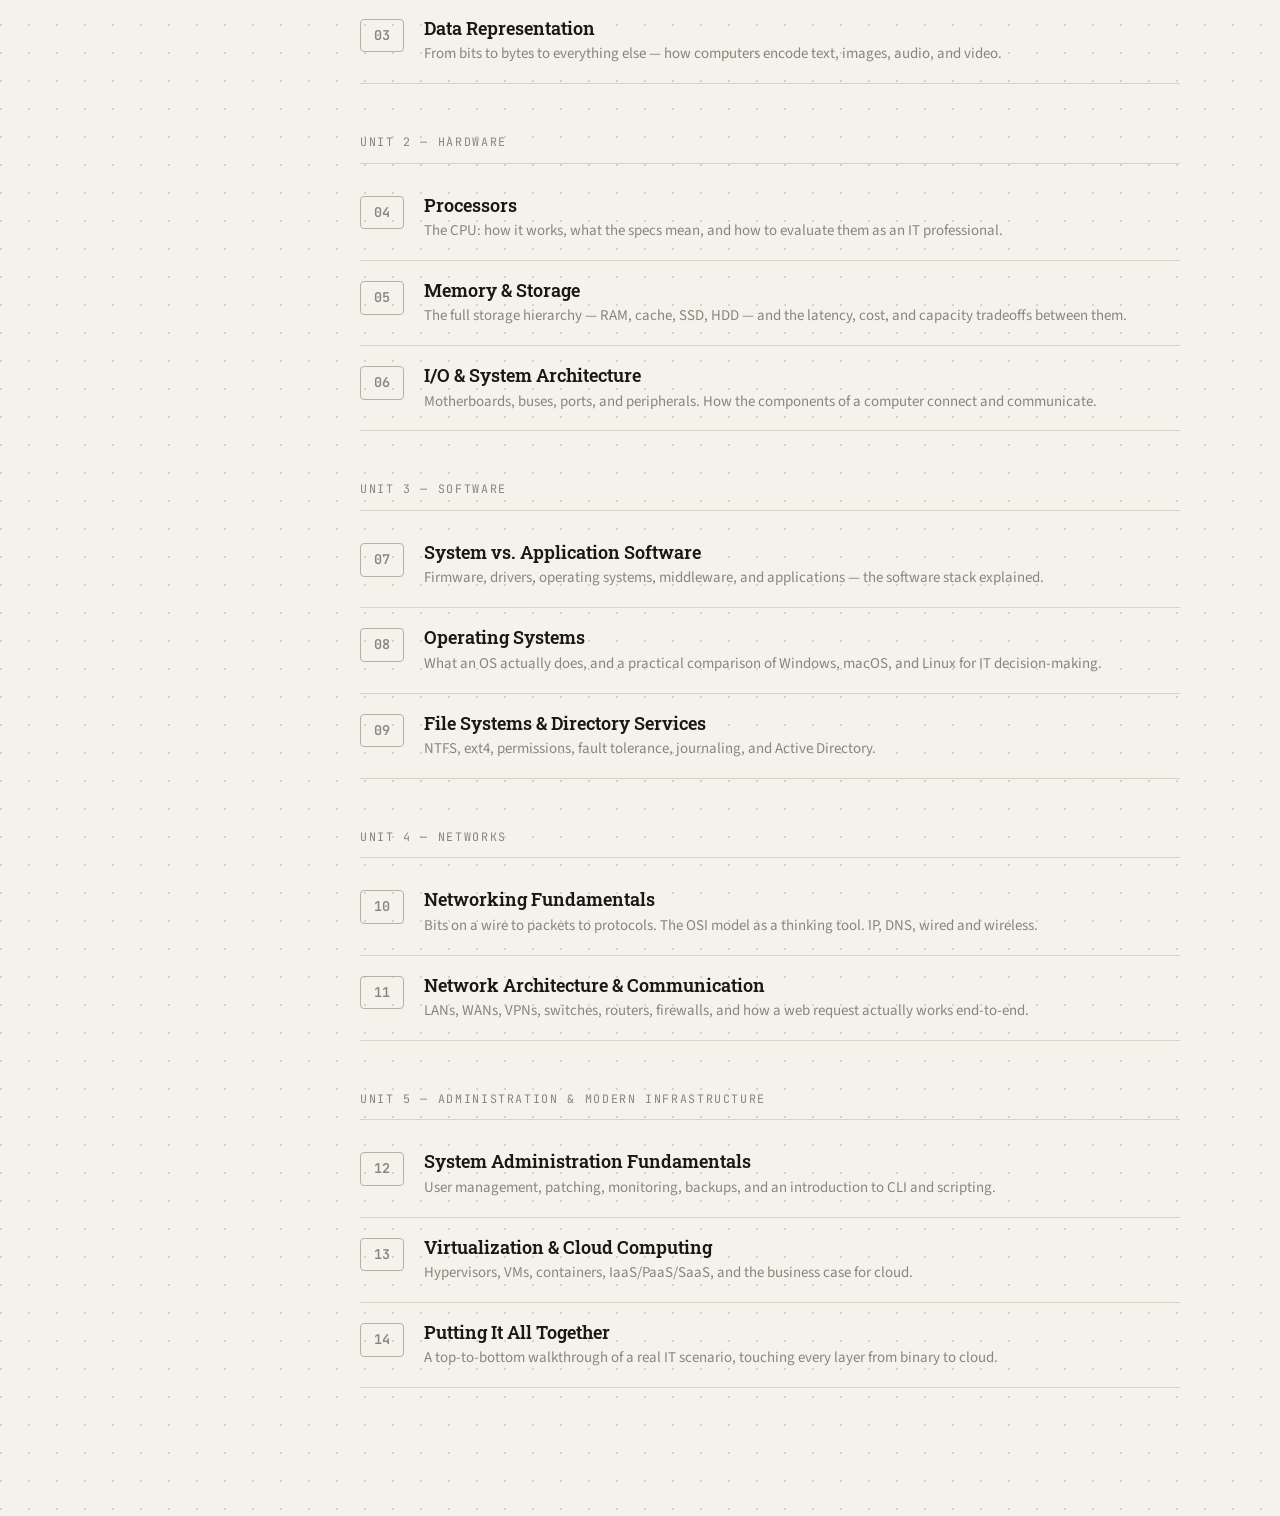
==== commit 0c05d507: "Fix sidebar overflow, remove SIUE attribution - sidebar: height:100vh (was min-height) so overflow-y" ====
--- a/index.html
+++ b/index.html
@@ -16,7 +16,7 @@
     <div class="sidebar-logo">
       <a href="index.html" class="book-title">Introduction to Digital Computation</a>
       <div class="book-subtitle">A First-Principles Approach</div>
-      <div class="book-author">Wade Berner · SIUE</div>
+      <div class="book-author">Wade Berner</div>
     </div>
 
     <div class="nav-unit">
@@ -83,7 +83,6 @@
 
     <div class="sidebar-footer">
       &copy; 2026 Wade Berner<br>
-      Southern Illinois University Edwardsville<br>
       <span class="sidebar-version">v0.1 &middot; May 11, 2026</span>
     </div>
   </nav>
@@ -95,7 +94,7 @@
       <div class="hero-eyebrow">CMIS 310 · Course Textbook</div>
       <h1>Introduction to<br>Digital Computation</h1>
       <div class="subtitle">A First-Principles Approach</div>
-      <div class="author-line">By <strong>Wade Berner</strong> · Southern Illinois University Edwardsville · 2026</div>
+      <div class="author-line">By <strong>Wade Berner</strong> · 2026</div>
     </div>
 
     <div class="prose" style="margin-bottom: 48px;">
--- a/css/main.css
+++ b/css/main.css
@@ -59,7 +59,7 @@
 /* ── Sidebar ────────────────────────────────────────────────── */
 .sidebar {
   width: var(--sidebar-w);
-  min-height: 100vh;
+  height: 100vh;
   background: var(--ink);
   color: #E8E3DA;
   position: fixed;
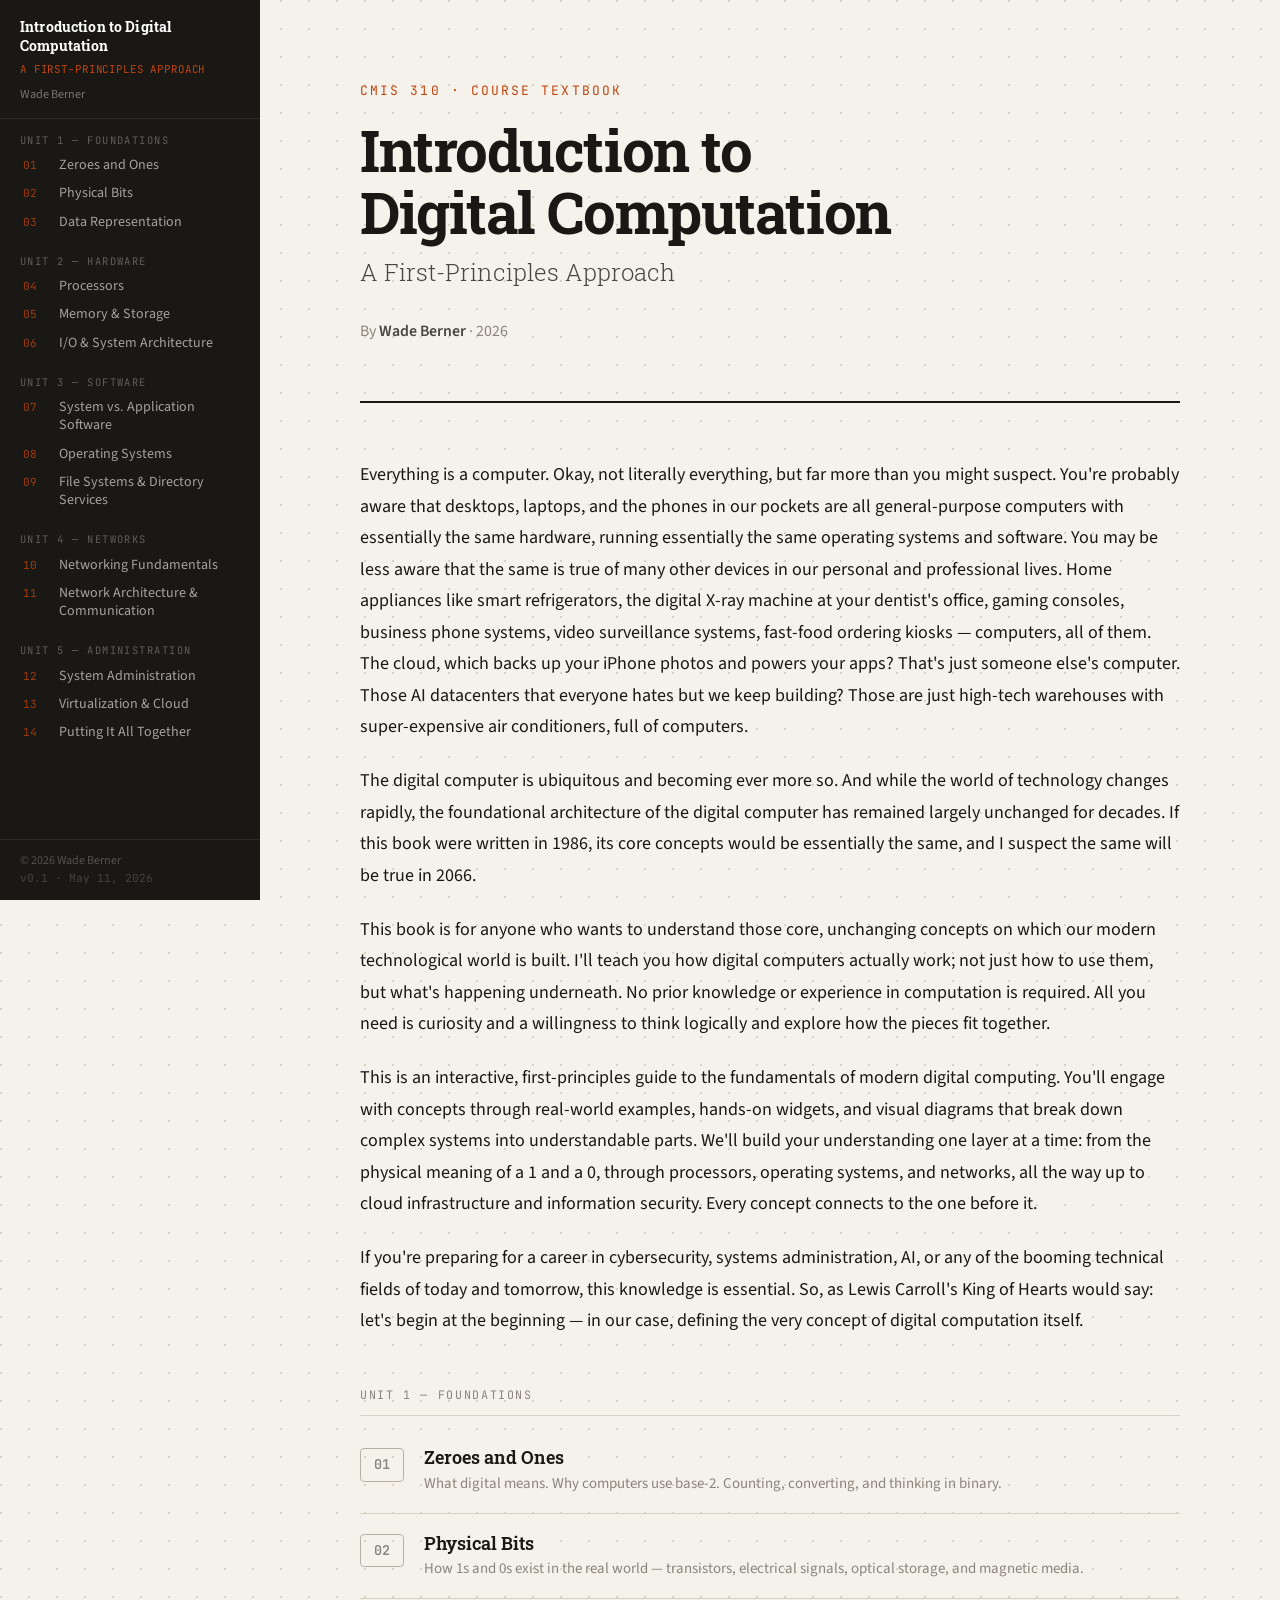
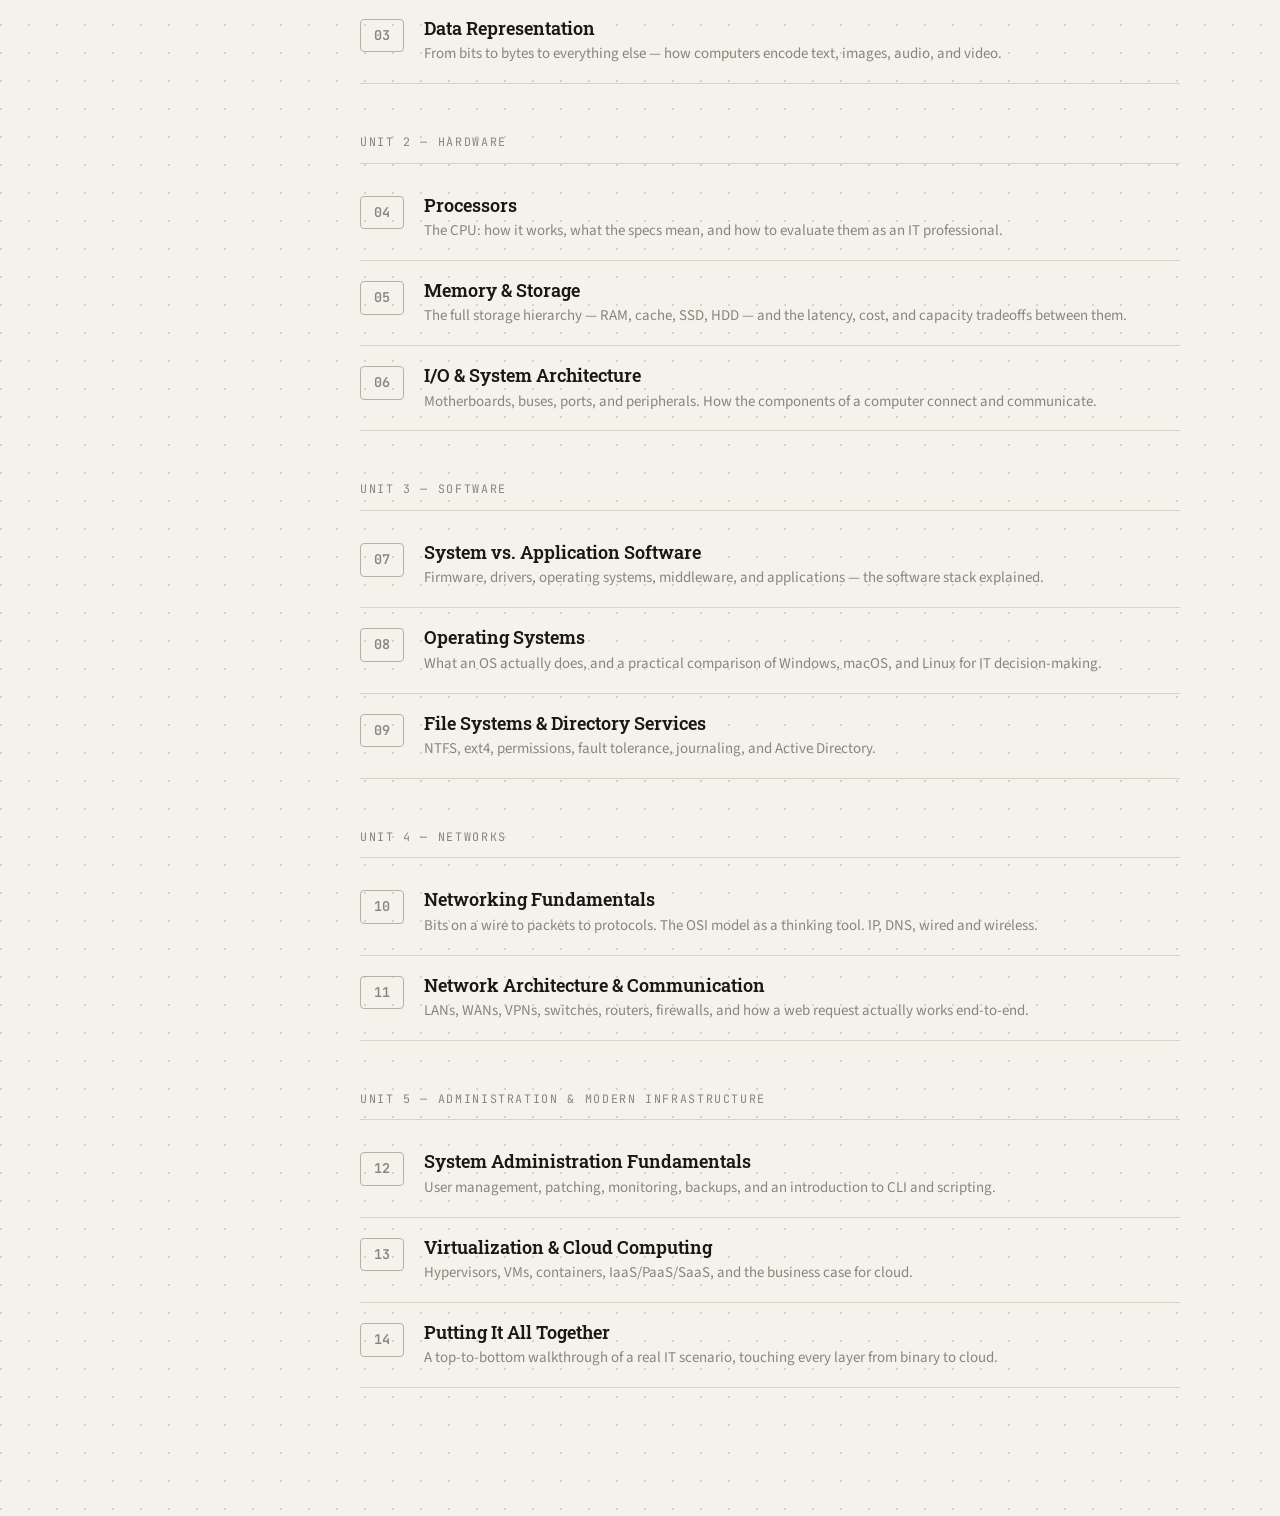
==== commit 6bb93f65: "Sidebar: compress to fit screen, add mobile hamburger menu - Reduce sidebar padding/font sizes so al" ====
--- a/index.html
+++ b/index.html
@@ -100,7 +100,7 @@
     <div class="prose" style="margin-bottom: 48px;">
       <p>Everything is a computer. Okay, not literally everything, but far more than you might suspect. You're probably aware that desktops, laptops, and the phones in our pockets are all general-purpose computers with essentially the same hardware, running essentially the same operating systems and software. You may be less aware that the same is true of many other devices in our personal and professional lives. Home appliances like smart refrigerators, the digital X-ray machine at your dentist's office, gaming consoles, business phone systems, video surveillance systems, fast-food ordering kiosks — computers, all of them. The cloud, which backs up your iPhone photos and powers your apps? That's just someone else's computer. Those AI datacenters that everyone hates but we keep building? Those are just high-tech warehouses with super-expensive air conditioners, full of computers.</p>
 
-      <p>The digital computer is ubiquitous and becoming ever more so. And while the world of technology changes rapidly, the foundational architecture of the digital computer has remained largely unchanged for decades. If this book were written in 1986, its core concepts would be essentially the same, and I suspect the same will be true in 2066. (At least, I hope so.)</p>
+      <p>The digital computer is ubiquitous and becoming ever more so. And while the world of technology changes rapidly, the foundational architecture of the digital computer has remained largely unchanged for decades. If this book were written in 1986, its core concepts would be essentially the same, and I suspect the same will be true in 2066.</p>
 
       <p>This book is for anyone who wants to understand those core, unchanging concepts on which our modern technological world is built. I'll teach you how digital computers actually work; not just how to use them, but what's happening underneath. No prior knowledge or experience in computation is required. All you need is curiosity and a willingness to think logically and explore how the pieces fit together.</p>
 
--- a/css/main.css
+++ b/css/main.css
@@ -64,20 +64,20 @@
   color: #E8E3DA;
   position: fixed;
   top: 0; left: 0;
-  overflow-y: auto;
   z-index: 100;
   display: flex;
   flex-direction: column;
 }
 
 .sidebar-logo {
-  padding: 28px 24px 20px;
+  padding: 18px 20px 12px;
   border-bottom: 1px solid rgba(255,255,255,0.08);
+  flex-shrink: 0;
 }
 
 .sidebar-logo .book-title {
   font-family: var(--font-head);
-  font-size: 0.85rem;
+  font-size: 0.80rem;
   font-weight: 700;
   color: #fff;
   line-height: 1.3;
@@ -88,41 +88,41 @@
 
 .sidebar-logo .book-subtitle {
   font-family: var(--font-mono);
-  font-size: 0.62rem;
+  font-size: 0.60rem;
   color: var(--accent);
-  margin-top: 6px;
+  margin-top: 5px;
   letter-spacing: 0.08em;
   text-transform: uppercase;
 }
 
 .sidebar-logo .book-author {
-  font-size: 0.72rem;
+  font-size: 0.68rem;
   color: rgba(255,255,255,0.4);
-  margin-top: 8px;
+  margin-top: 5px;
 }
 
 .nav-unit {
-  padding: 20px 0 8px;
+  padding: 12px 0 4px;
 }
 
 .nav-unit-label {
   font-family: var(--font-mono);
-  font-size: 0.6rem;
+  font-size: 0.58rem;
   letter-spacing: 0.14em;
   text-transform: uppercase;
   color: rgba(255,255,255,0.3);
-  padding: 0 24px;
-  margin-bottom: 4px;
+  padding: 0 20px;
+  margin-bottom: 2px;
 }
 
 .nav-chapter {
   display: flex;
   align-items: baseline;
   gap: 10px;
-  padding: 7px 24px;
+  padding: 5px 20px;
   text-decoration: none;
   color: rgba(255,255,255,0.6);
-  font-size: 0.82rem;
+  font-size: 0.78rem;
   line-height: 1.3;
   transition: all 0.15s ease;
   border-left: 3px solid transparent;
@@ -142,10 +142,10 @@
 
 .nav-chapter .ch-num {
   font-family: var(--font-mono);
-  font-size: 0.65rem;
+  font-size: 0.62rem;
   color: var(--accent);
   opacity: 0.8;
-  min-width: 28px;
+  min-width: 26px;
   flex-shrink: 0;
 }
 
@@ -153,16 +153,31 @@
 
 .sidebar-footer {
   margin-top: auto;
-  padding: 20px 24px;
+  padding: 12px 20px;
   border-top: 1px solid rgba(255,255,255,0.08);
-  font-size: 0.7rem;
+  font-size: 0.67rem;
   color: rgba(255,255,255,0.25);
   line-height: 1.5;
+  flex-shrink: 0;
 }
 .sidebar-version {
   font-family: var(--font-mono);
-  font-size: 0.65rem;
+  font-size: 0.62rem;
   color: rgba(255,255,255,0.18);
+}
+
+/* ── Mobile sidebar toggle ──────────────────────────────────── */
+.sidebar-toggle {
+  display: none;
+}
+
+.sidebar-overlay {
+  display: none;
+  position: fixed;
+  inset: 0;
+  background: rgba(0,0,0,0.5);
+  z-index: 99;
+  cursor: pointer;
 }
 
 /* ── Main Content Area ──────────────────────────────────────── */
@@ -1005,13 +1020,41 @@
   :root { --sidebar-w: 0px; }
 
   .sidebar {
-    width: 100%;
-    min-height: auto;
-    position: relative;
+    width: 260px;
+    transform: translateX(-100%);
+    transition: transform 0.25s ease;
+    overflow-y: auto;
+    box-shadow: 4px 0 24px rgba(0,0,0,0.3);
   }
 
-  .site-wrapper { flex-direction: column; }
-  .main-content { margin-left: 0; padding: 0 20px 60px; }
+  .sidebar.open {
+    transform: translateX(0);
+  }
+
+  .sidebar-overlay.open {
+    display: block;
+  }
+
+  .sidebar-toggle {
+    display: flex;
+    align-items: center;
+    justify-content: center;
+    position: fixed;
+    top: 12px;
+    left: 12px;
+    z-index: 200;
+    width: 40px;
+    height: 40px;
+    background: var(--ink);
+    color: #fff;
+    border: none;
+    border-radius: var(--radius);
+    font-size: 1.1rem;
+    cursor: pointer;
+    box-shadow: 0 2px 8px rgba(0,0,0,0.25);
+  }
+
+  .main-content { margin-left: 0; padding: 60px 20px 60px; }
   .chapter-deco { display: none; }
   .converter-grid { grid-template-columns: 1fr; }
   .converter-arrow { transform: rotate(90deg); }
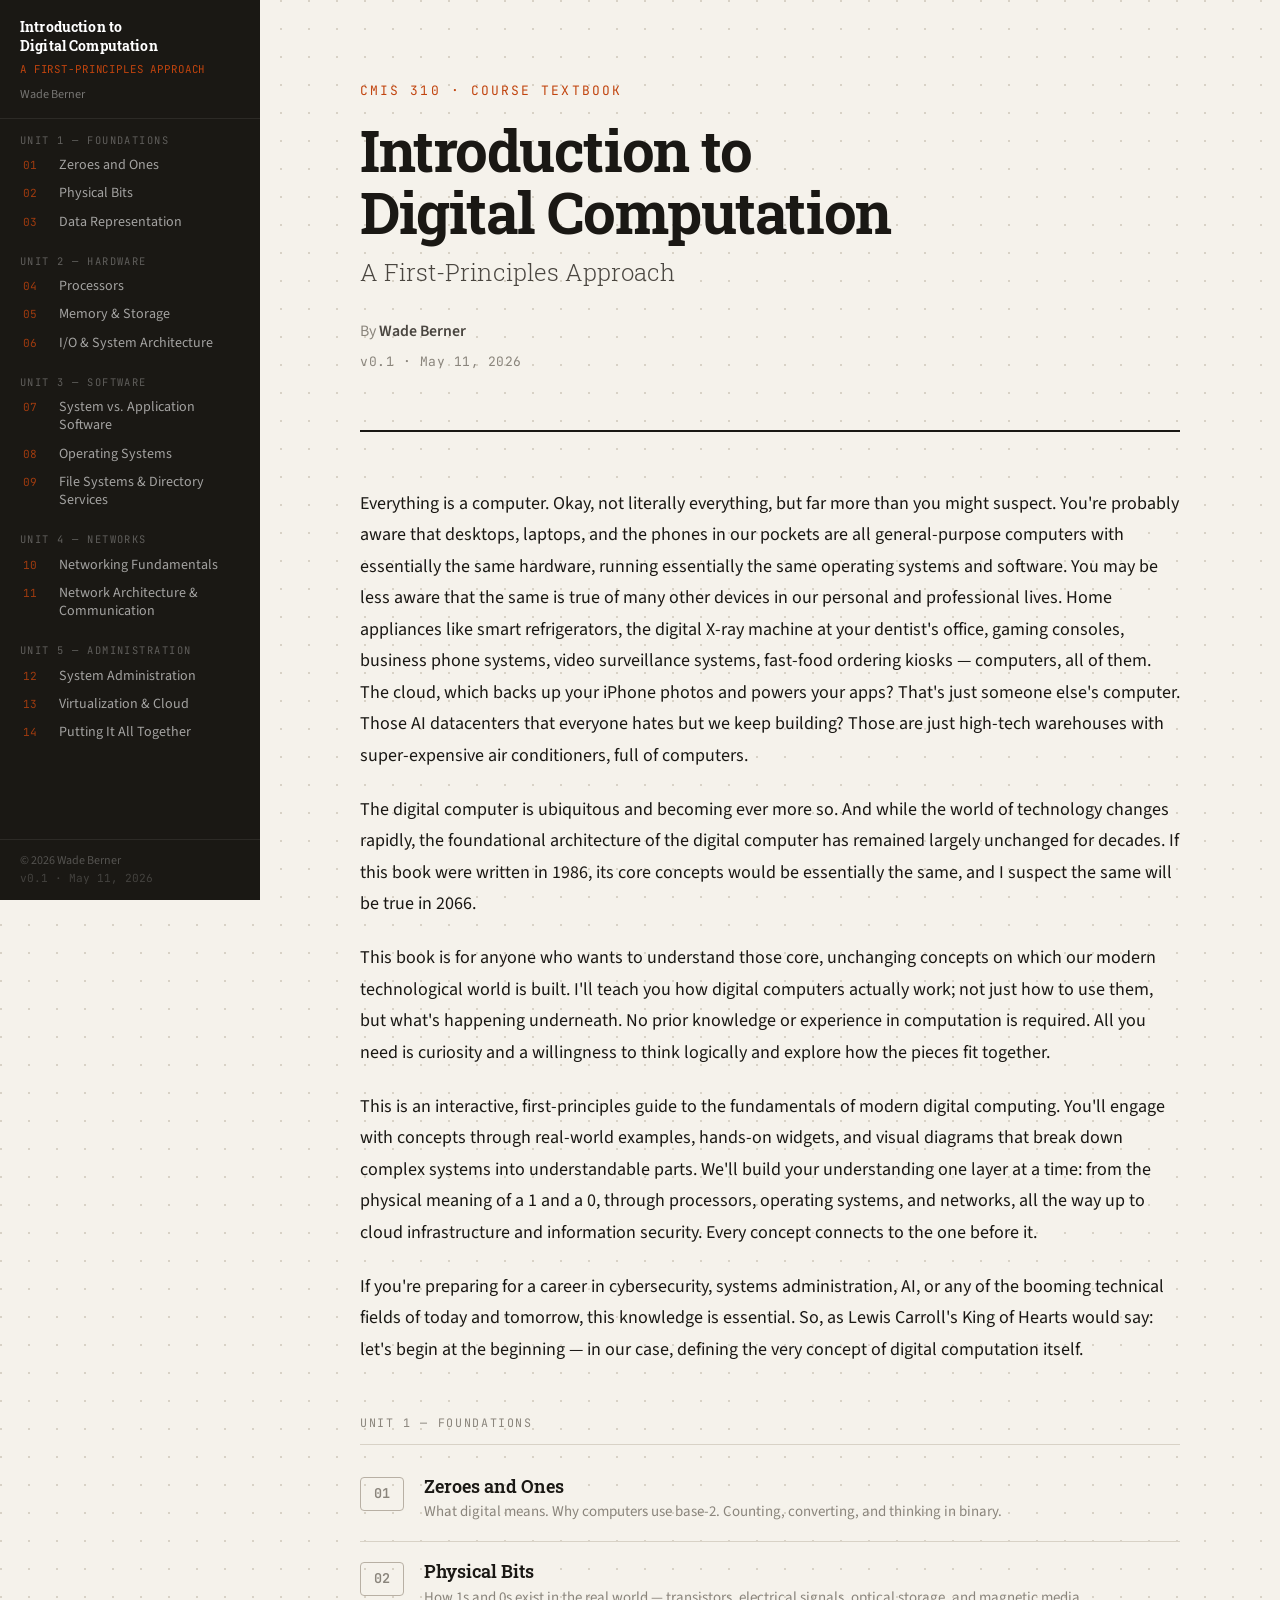
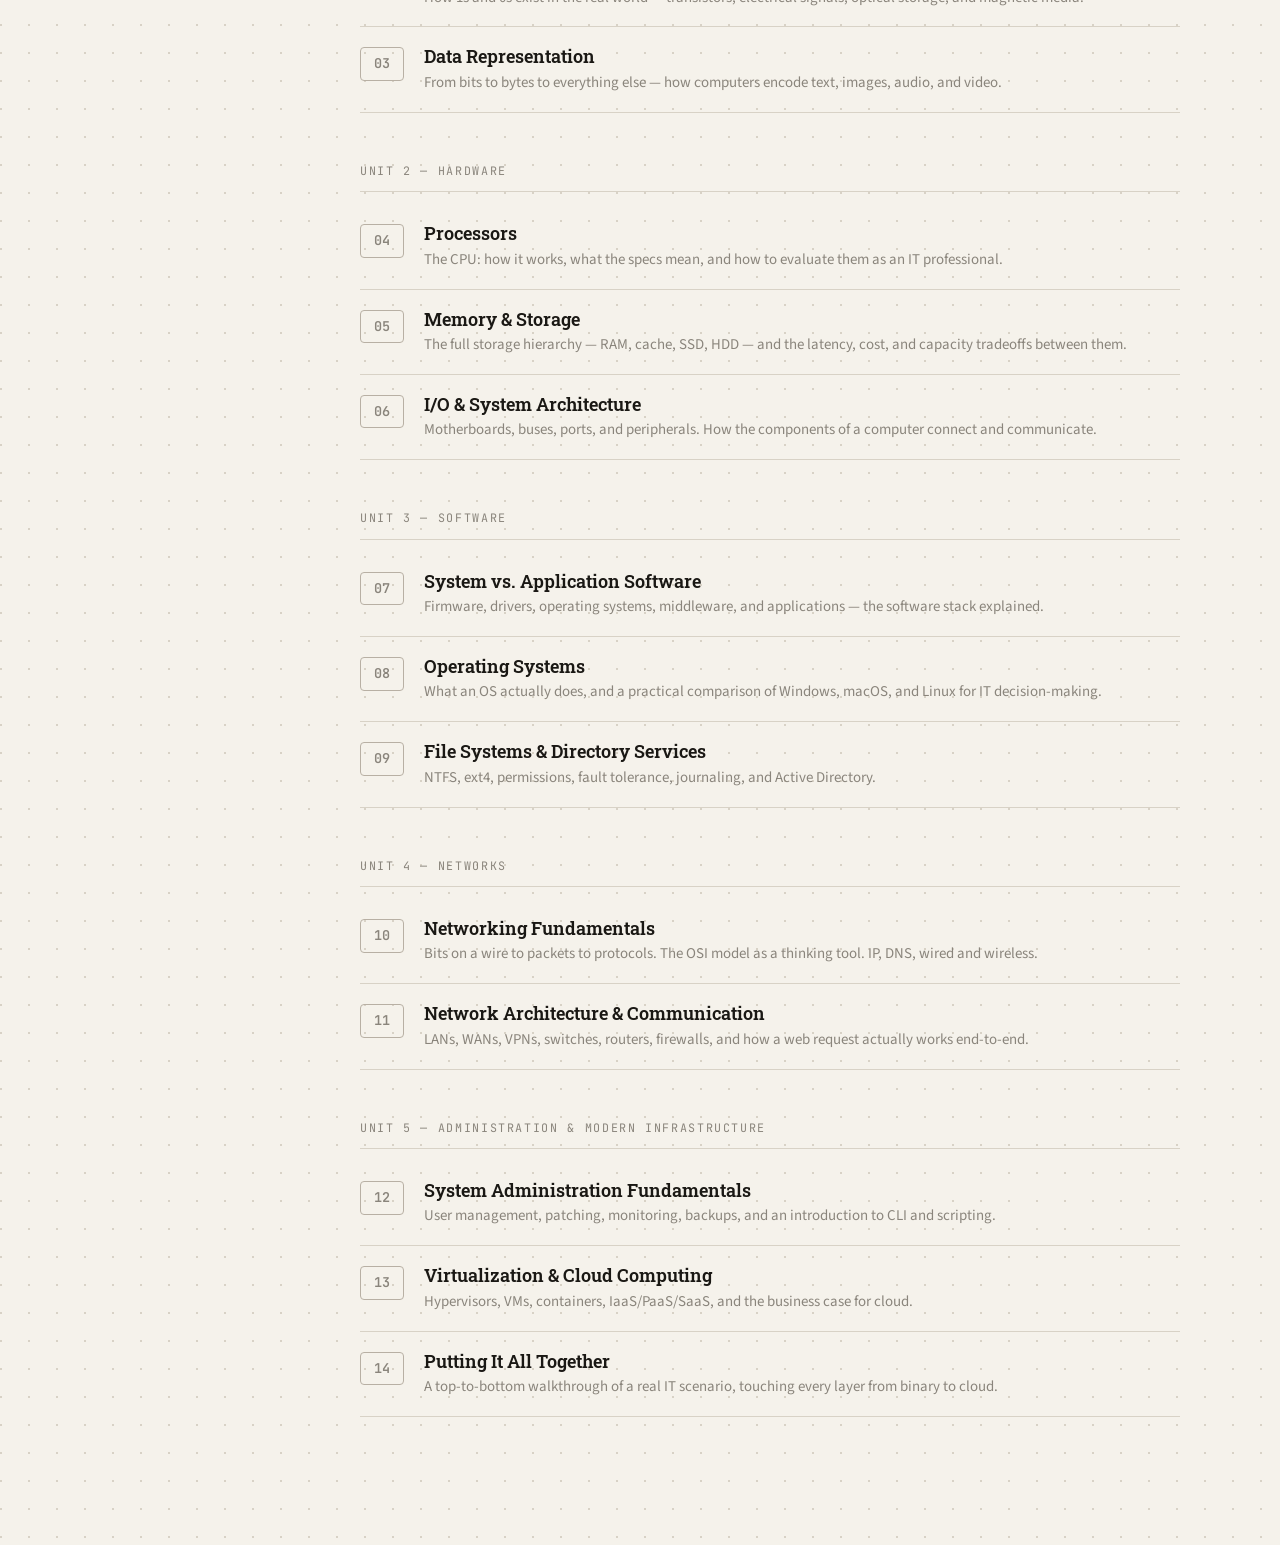
==== commit baea160d: "Intro and sidebar title tweaks - Hero: remove year from author line, add hero-version (v0.1 · May 11" ====
--- a/index.html
+++ b/index.html
@@ -14,7 +14,7 @@
   <!-- ── Sidebar ── -->
   <nav class="sidebar" aria-label="Book navigation">
     <div class="sidebar-logo">
-      <a href="index.html" class="book-title">Introduction to Digital Computation</a>
+      <a href="index.html" class="book-title">Introduction to<br>Digital Computation</a>
       <div class="book-subtitle">A First-Principles Approach</div>
       <div class="book-author">Wade Berner</div>
     </div>
@@ -94,7 +94,8 @@
       <div class="hero-eyebrow">CMIS 310 · Course Textbook</div>
       <h1>Introduction to<br>Digital Computation</h1>
       <div class="subtitle">A First-Principles Approach</div>
-      <div class="author-line">By <strong>Wade Berner</strong> · 2026</div>
+      <div class="author-line">By <strong>Wade Berner</strong></div>
+      <div class="hero-version">v0.1 &middot; May 11, 2026</div>
     </div>
 
     <div class="prose" style="margin-bottom: 48px;">
--- a/css/main.css
+++ b/css/main.css
@@ -953,6 +953,14 @@
 .index-hero .author-line strong {
   color: var(--ink-mid);
   font-weight: 600;
+}
+
+.index-hero .hero-version {
+  font-family: var(--font-mono);
+  font-size: 0.72rem;
+  color: var(--ink-light);
+  margin-top: 6px;
+  letter-spacing: 0.04em;
 }
 
 .unit-section {
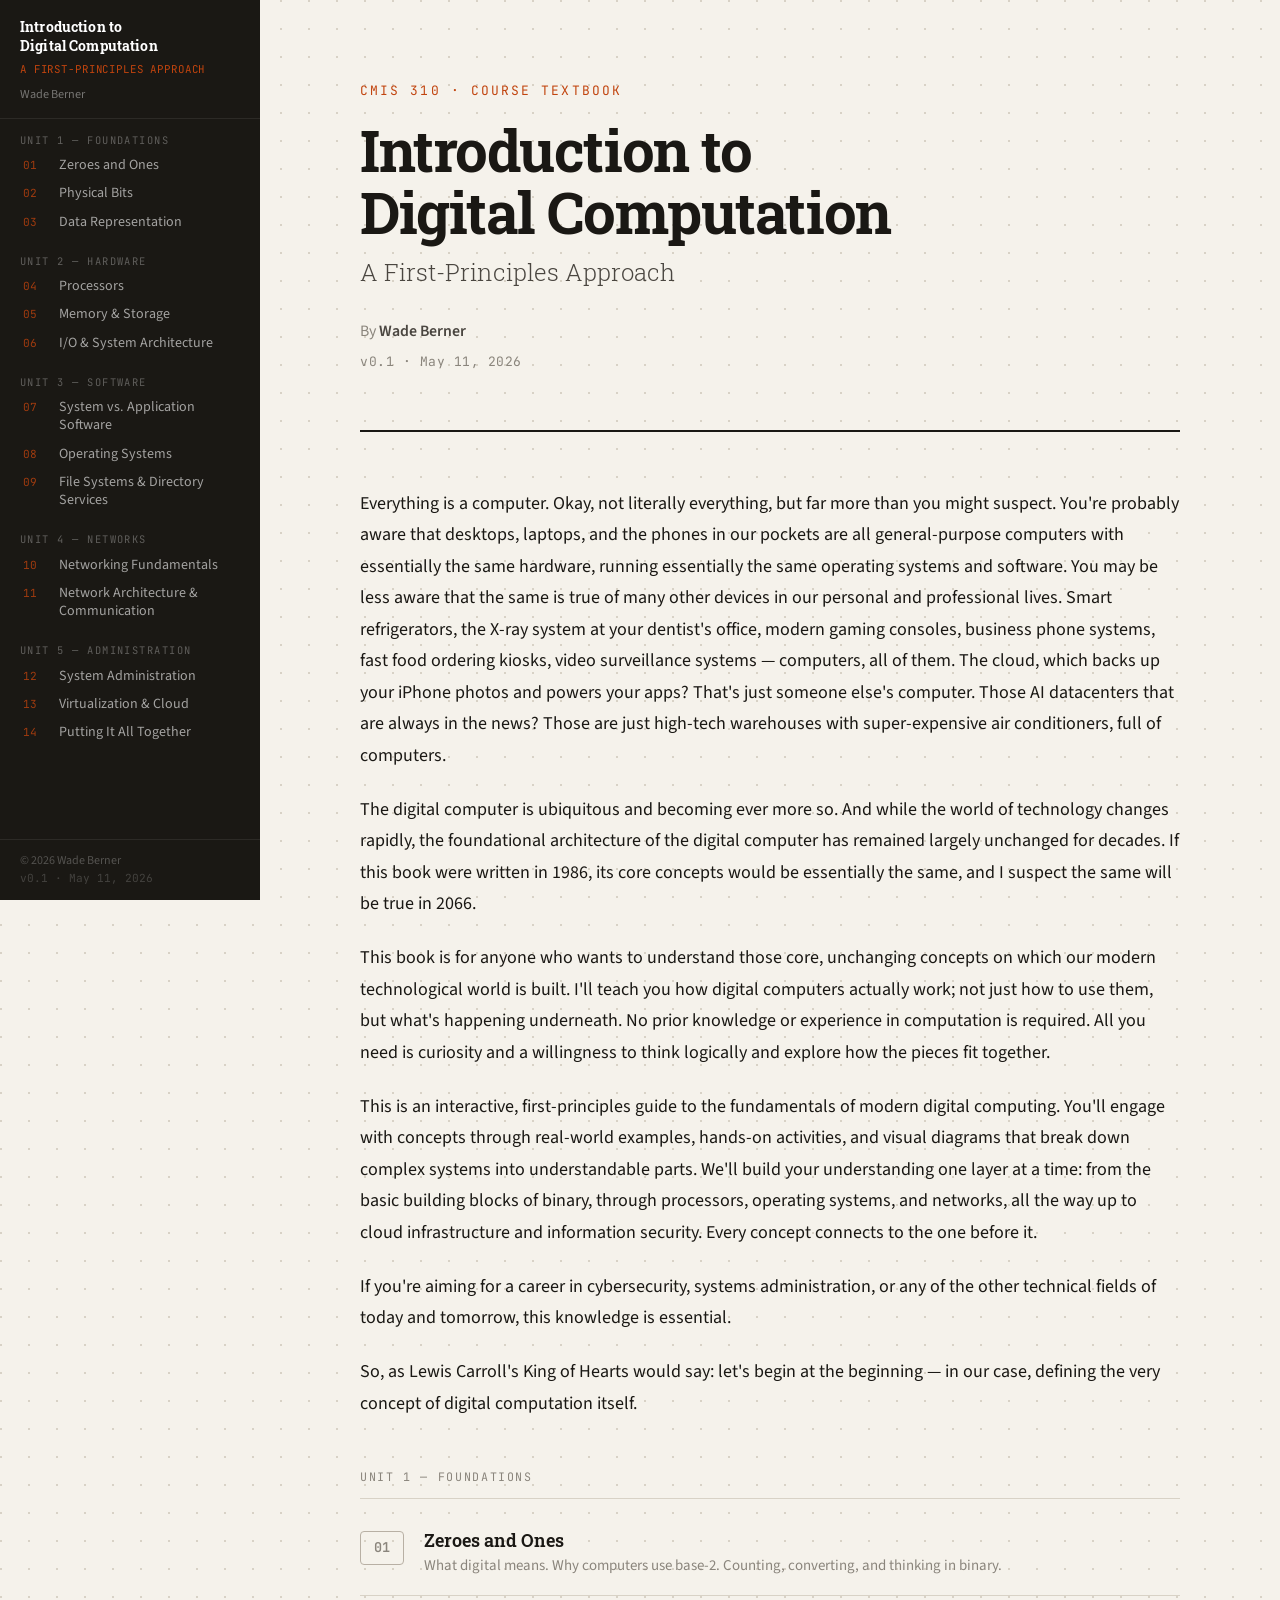
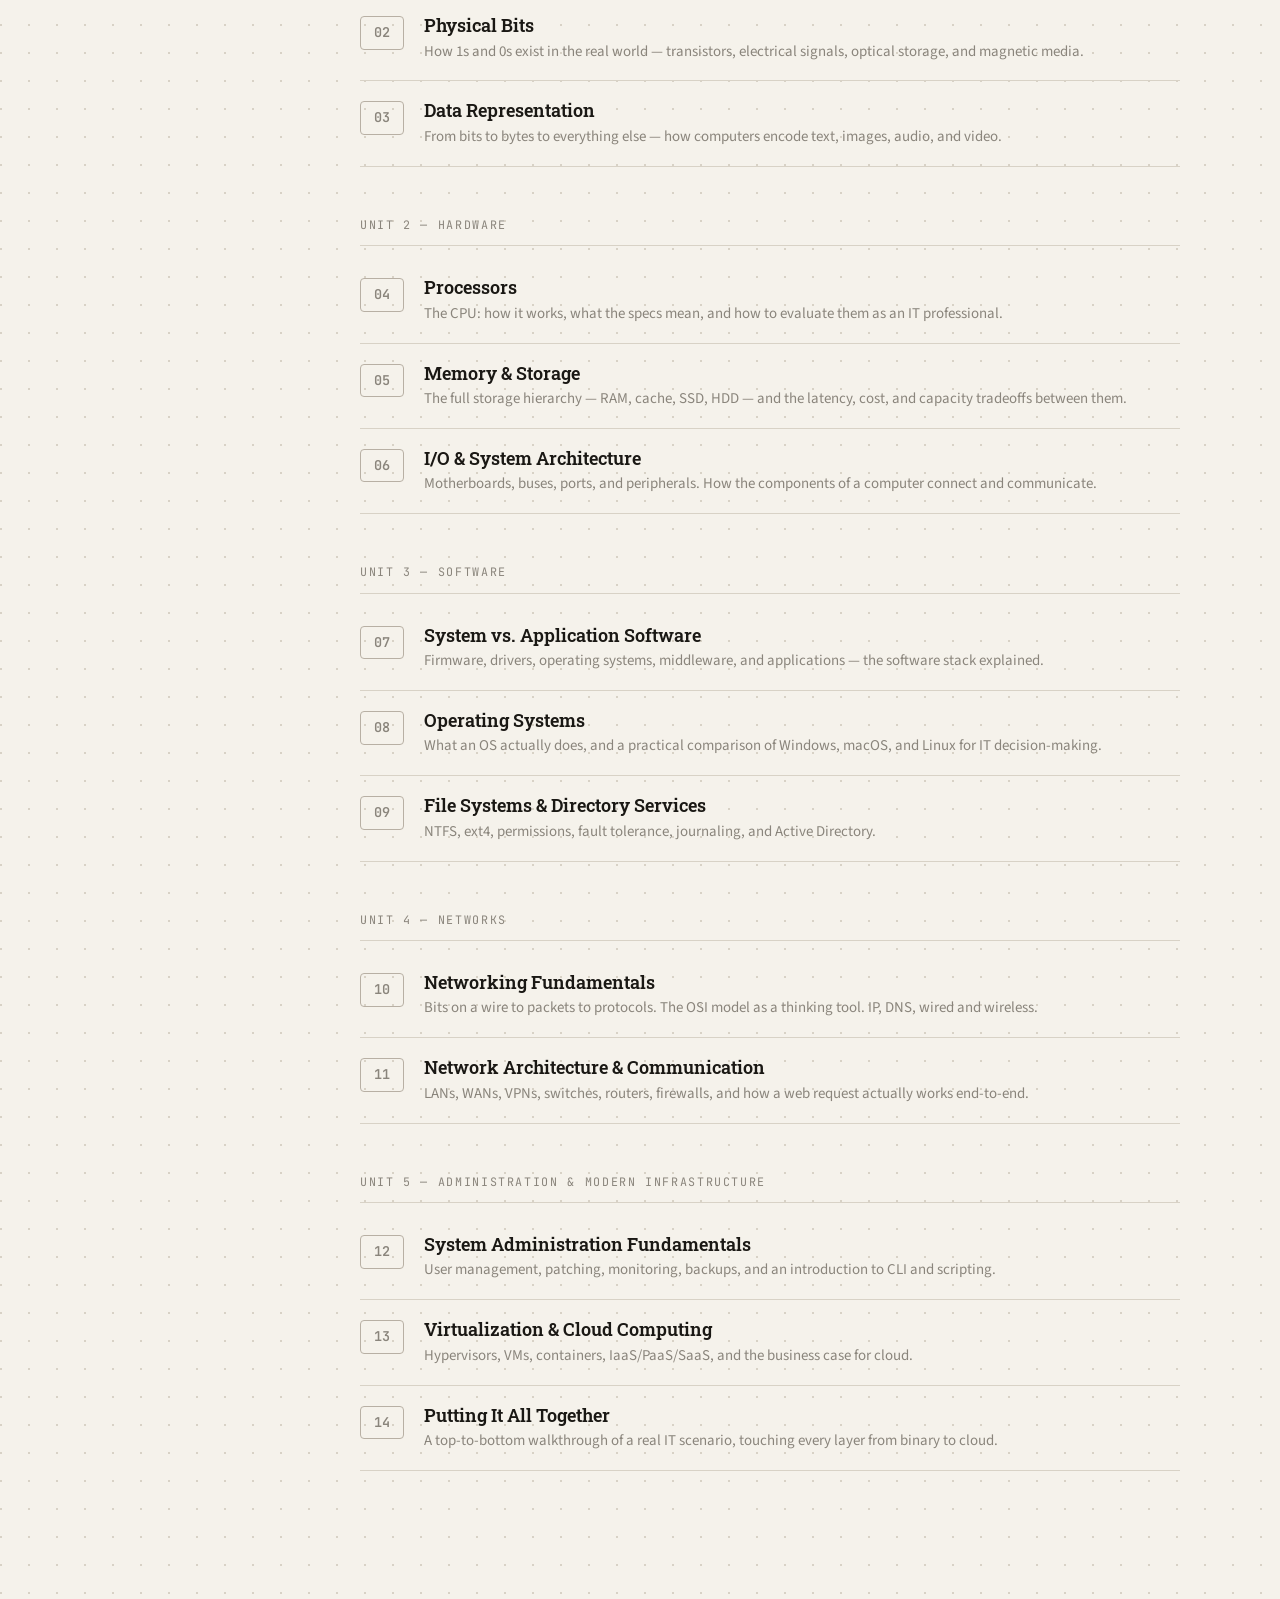
==== commit 31c25dce: "index: apply author's revised intro Co-Authored-By: Claude Sonnet 4.6 <noreply@anthropic.com>" ====
--- a/index.html
+++ b/index.html
@@ -99,15 +99,17 @@
     </div>
 
     <div class="prose" style="margin-bottom: 48px;">
-      <p>Everything is a computer. Okay, not literally everything, but far more than you might suspect. You're probably aware that desktops, laptops, and the phones in our pockets are all general-purpose computers with essentially the same hardware, running essentially the same operating systems and software. You may be less aware that the same is true of many other devices in our personal and professional lives. Home appliances like smart refrigerators, the digital X-ray machine at your dentist's office, gaming consoles, business phone systems, video surveillance systems, fast-food ordering kiosks — computers, all of them. The cloud, which backs up your iPhone photos and powers your apps? That's just someone else's computer. Those AI datacenters that everyone hates but we keep building? Those are just high-tech warehouses with super-expensive air conditioners, full of computers.</p>
+      <p>Everything is a computer. Okay, not literally everything, but far more than you might suspect. You're probably aware that desktops, laptops, and the phones in our pockets are all general-purpose computers with essentially the same hardware, running essentially the same operating systems and software. You may be less aware that the same is true of many other devices in our personal and professional lives. Smart refrigerators, the X-ray system at your dentist's office, modern gaming consoles, business phone systems, fast food ordering kiosks, video surveillance systems — computers, all of them. The cloud, which backs up your iPhone photos and powers your apps? That's just someone else's computer. Those AI datacenters that are always in the news? Those are just high-tech warehouses with super-expensive air conditioners, full of computers.</p>
 
       <p>The digital computer is ubiquitous and becoming ever more so. And while the world of technology changes rapidly, the foundational architecture of the digital computer has remained largely unchanged for decades. If this book were written in 1986, its core concepts would be essentially the same, and I suspect the same will be true in 2066.</p>
 
       <p>This book is for anyone who wants to understand those core, unchanging concepts on which our modern technological world is built. I'll teach you how digital computers actually work; not just how to use them, but what's happening underneath. No prior knowledge or experience in computation is required. All you need is curiosity and a willingness to think logically and explore how the pieces fit together.</p>
 
-      <p>This is an interactive, first-principles guide to the fundamentals of modern digital computing. You'll engage with concepts through real-world examples, hands-on widgets, and visual diagrams that break down complex systems into understandable parts. We'll build your understanding one layer at a time: from the physical meaning of a 1 and a 0, through processors, operating systems, and networks, all the way up to cloud infrastructure and information security. Every concept connects to the one before it.</p>
-
-      <p>If you're preparing for a career in cybersecurity, systems administration, AI, or any of the booming technical fields of today and tomorrow, this knowledge is essential. So, as Lewis Carroll's King of Hearts would say: let's begin at the beginning — in our case, defining the very concept of digital computation itself.</p>
+      <p>This is an interactive, first-principles guide to the fundamentals of modern digital computing. You'll engage with concepts through real-world examples, hands-on activities, and visual diagrams that break down complex systems into understandable parts. We'll build your understanding one layer at a time: from the basic building blocks of binary, through processors, operating systems, and networks, all the way up to cloud infrastructure and information security. Every concept connects to the one before it.</p>
+
+      <p>If you're aiming for a career in cybersecurity, systems administration, or any of the other technical fields of today and tomorrow, this knowledge is essential.</p>
+
+      <p>So, as Lewis Carroll's King of Hearts would say: let's begin at the beginning — in our case, defining the very concept of digital computation itself.</p>
     </div>
 
     <!-- Unit 1 -->
--- a/css/main.css
+++ b/css/main.css
@@ -605,11 +605,6 @@
   font-weight: 600;
   background: var(--bg-card);
   color: var(--ink);
-}
-
-.place-table .row-digit td.bit-1 {
-  background: var(--accent-light);
-  color: var(--accent-dark);
 }
 
 .place-table .row-place td {
@@ -1062,10 +1057,54 @@
     box-shadow: 0 2px 8px rgba(0,0,0,0.25);
   }
 
-  .main-content { margin-left: 0; padding: 60px 20px 60px; }
+  html { font-size: 16px; }
+
+  .main-content { margin-left: 0; padding: 60px 20px 60px; min-width: 0; overflow-x: hidden; }
   .chapter-deco { display: none; }
+
+  /* Chapter header */
+  .chapter-header { padding: 40px 0 32px; }
+  .chapter-title  { font-size: 2rem; }
+  .chapter-intro  { font-size: 1rem; }
+
+  /* Index hero */
+  .index-hero     { padding: 48px 0 36px; }
+  .index-hero h1  { font-size: 2.2rem; }
+
+  /* Widget cards */
+  .widget-card { padding: 18px 18px; }
+
+  /* Make tables scrollable rather than overflowing */
+  .data-table,
+  .place-table,
+  .comparison-table { display: block; overflow-x: auto; -webkit-overflow-scrolling: touch; }
+
+  /* Prevent long mono strings from breaking layout */
+  .prose code, code { word-break: break-all; }
+
+  /* Widgets */
   .converter-grid { grid-template-columns: 1fr; }
   .converter-arrow { transform: rotate(90deg); }
+
+  /* Chapter nav footer: stack on small tablets */
+  .chapter-nav-footer { gap: 24px; }
+}
+
+/* ── Small phones ───────────────────────────────────────────── */
+@media (max-width: 480px) {
+  html { font-size: 15px; }
+
+  .main-content { padding: 56px 14px 56px; }
+
+  .chapter-title { font-size: 1.7rem; }
+  .index-hero h1 { font-size: 1.8rem; }
+
+  .widget-card { padding: 14px 14px; }
+  .practice-block { padding: 18px 16px; }
+
+  /* Stack prev/next nav vertically */
+  .chapter-nav-footer { flex-direction: column; gap: 16px; }
+  .chapter-nav-footer a.next { text-align: left; }
 }
 
 /* ── Multiple Choice ────────────────────────────────────────── */
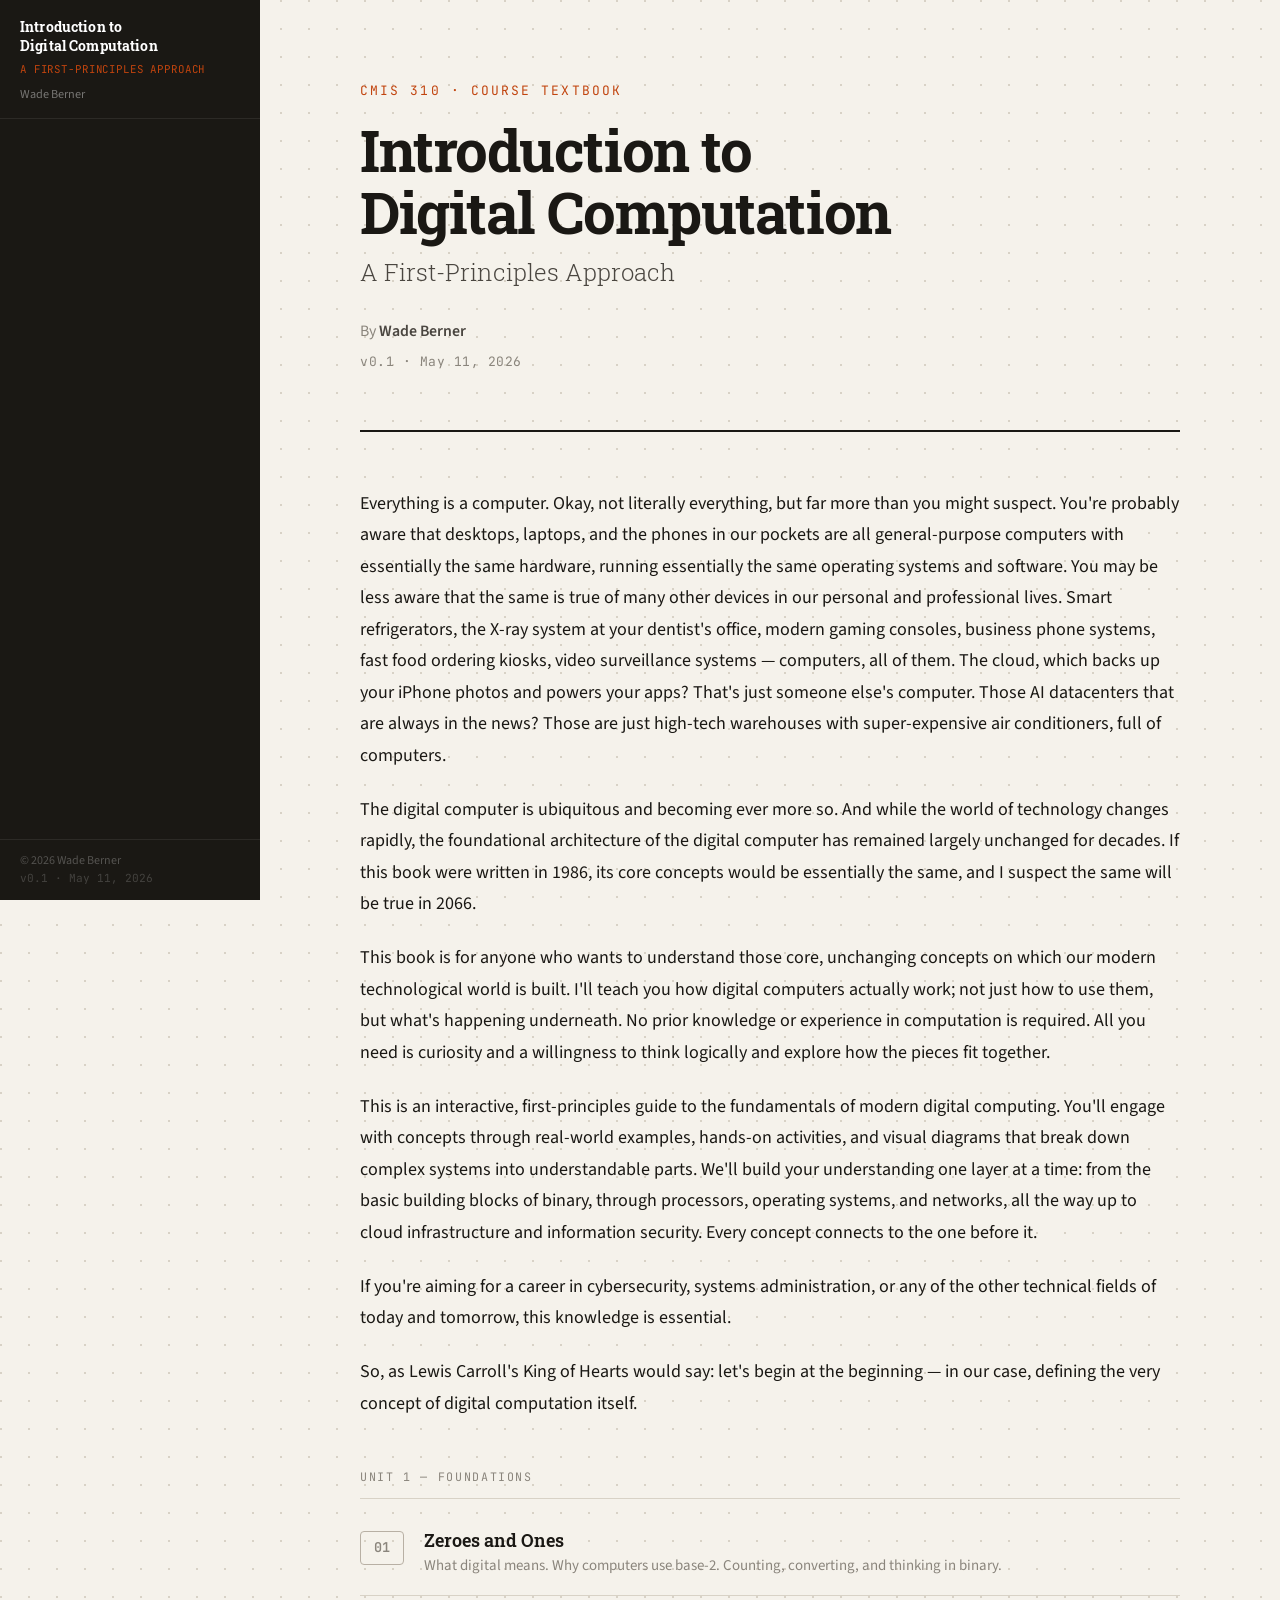
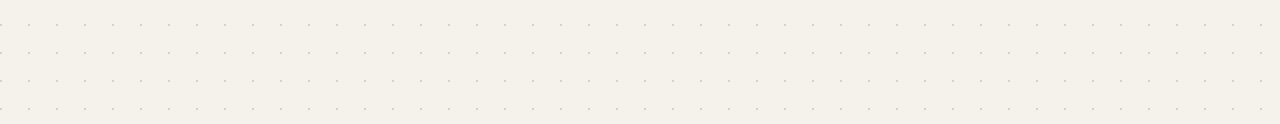
==== commit b0d48989: "Temp: hide ch02-14 from sidebar and index page Co-Authored-By: Claude Sonnet 4.6 <noreply@anthropic." ====
--- a/index.html
+++ b/index.html
@@ -124,6 +124,7 @@
         </div>
       </a>
 
+      <!-- TEMP HIDDEN: ch02, ch03, and Units 2-5
       <a href="chapters/ch02.html" class="chapter-card">
         <div class="card-num">02</div>
         <div class="card-body">
@@ -141,7 +142,6 @@
       </a>
     </div>
 
-    <!-- Unit 2 -->
     <div class="unit-section">
       <div class="unit-label">Unit 2 — Hardware</div>
 
@@ -170,7 +170,6 @@
       </a>
     </div>
 
-    <!-- Unit 3 -->
     <div class="unit-section">
       <div class="unit-label">Unit 3 — Software</div>
 
@@ -199,7 +198,6 @@
       </a>
     </div>
 
-    <!-- Unit 4 -->
     <div class="unit-section">
       <div class="unit-label">Unit 4 — Networks</div>
 
@@ -220,7 +218,6 @@
       </a>
     </div>
 
-    <!-- Unit 5 -->
     <div class="unit-section">
       <div class="unit-label">Unit 5 — Administration &amp; Modern Infrastructure</div>
 
@@ -247,6 +244,7 @@
           <div class="card-desc">A top-to-bottom walkthrough of a real IT scenario, touching every layer from binary to cloud.</div>
         </div>
       </a>
+    END TEMP HIDDEN -->
     </div>
 
   </main>
--- a/css/main.css
+++ b/css/main.css
@@ -150,6 +150,11 @@
 }
 
 .nav-chapter.active .ch-num { opacity: 1; }
+
+/* ── TEMP: hide ch02–14 from sidebar ── */
+.nav-unit:not(:first-of-type) { display: none; }
+.nav-unit:first-of-type .nav-chapter:nth-child(n+3) { display: none; }
+/* ── END TEMP ── */
 
 .sidebar-footer {
   margin-top: auto;
